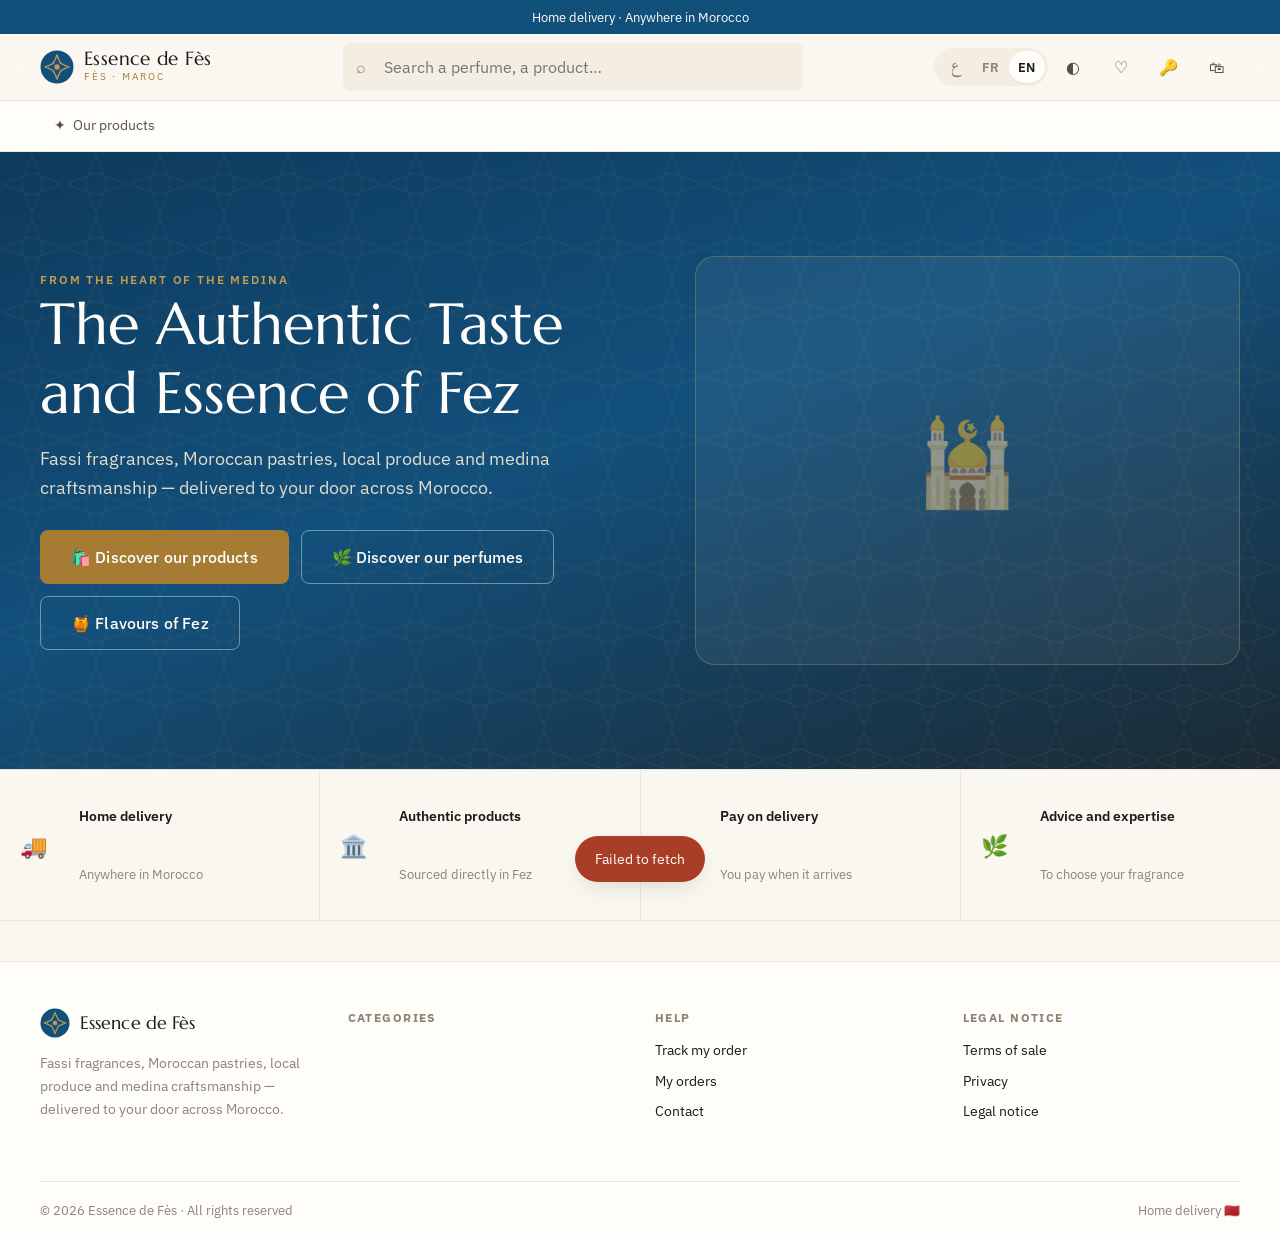
==== index.html @ 5b9e8916 "Essence de Fes — boutique en ligne trilingue de Fes" ====
<!doctype html>
<html lang="fr" dir="ltr">
<head>
<meta charset="utf-8">
<meta name="viewport" content="width=device-width, initial-scale=1, viewport-fit=cover">
<title>Essence de Fès · عبق فاس · Essence of Fez</title>
<meta name="description" content="Parfums traditionnels de Fès, parfums internationaux, pâtisseries marocaines, produits du terroir et artisanat fassi. Livraison à domicile partout au Maroc.">

<meta name="apple-mobile-web-app-title" content="Essence de Fès">
<meta name="apple-mobile-web-app-status-bar-style" content="default">
<meta name="mobile-web-app-capable" content="yes">
<meta name="theme-color" content="#FAF7F1" media="(prefers-color-scheme: light)">
<meta name="theme-color" content="#141310" media="(prefers-color-scheme: dark)">
<link rel="manifest" href="manifest.webmanifest">
<link rel="icon" type="image/svg+xml" href="assets/img/logo-symbole.svg">
<link rel="apple-touch-icon" href="assets/img/apple-touch-icon.png">

<meta property="og:type" content="website">
<meta property="og:title" content="Essence de Fès">
<meta property="og:description" content="Le meilleur de Fès, directement chez vous.">

<link rel="preconnect" href="https://fonts.googleapis.com">
<link rel="preconnect" href="https://fonts.gstatic.com" crossorigin>
<link rel="preconnect" href="https://gugoqqlxqztcdbdjsqux.supabase.co" crossorigin>
<link rel="stylesheet" href="https://fonts.googleapis.com/css2?family=Marcellus&family=IBM+Plex+Sans:wght@400;500;600&family=Amiri:wght@400;700&display=swap">

<link rel="stylesheet" href="assets/css/tokens.css">
<link rel="stylesheet" href="assets/css/app.css">

<script>
/* Thème et direction posés avant le premier rendu : pas de clignotement
   blanc en mode sombre, pas de bascule LTR→RTL sous les yeux. */
(function () {
  "use strict";
  try {
    var th = localStorage.getItem("essencefes.theme");
    if (th && th !== "auto") document.documentElement.setAttribute("data-theme", th);
    var lg = localStorage.getItem("essencefes.langue");
    if (lg === "ar") {
      document.documentElement.lang = "ar";
      document.documentElement.dir = "rtl";
    } else if (lg) {
      document.documentElement.lang = lg;
    }
  } catch (e) { /* navigation privée */ }
})();
</script>
</head>
<body>

<div id="app">
  <div style="min-height:70vh;display:grid;place-items:center;color:#8B8471">
    <div style="text-align:center">
      <svg viewBox="0 0 64 64" width="52" height="52" aria-hidden="true">
        <circle cx="32" cy="32" r="31" fill="#12507C"/>
        <path d="M32 9 38.6 25.4 55 32 38.6 38.6 32 55 25.4 38.6 9 32 25.4 25.4Z"
              fill="none" stroke="#C29B52" stroke-width="2.2" stroke-linejoin="round"/>
        <circle cx="32" cy="32" r="5" fill="#C29B52"/>
      </svg>
      <p style="font-family:Marcellus,Georgia,serif;font-size:19px;margin:14px 0 0">Essence de Fès</p>
    </div>
  </div>
</div>

<noscript>
  <div style="padding:40px;text-align:center;font-family:system-ui">
    Cette boutique a besoin de JavaScript. ·
    هذا المتجر يحتاج إلى تفعيل جافاسكريبت. ·
    This shop requires JavaScript.
  </div>
</noscript>

<script type="module" src="assets/js/app.js"></script>
</body>
</html>
---- assets/css/tokens.css ----
/* =====================================================================
   ESSENCE DE FÈS — jetons de conception
   ---------------------------------------------------------------------
   Une seule source pour les couleurs, les espacements et les rythmes.
   Palette tirée de Fès : le cobalt des zelliges, le laiton des dinandiers,
   le cuir des tanneries, la chaux du tadelakt.

   Trois états de thème, comme dans l'application de recettes :
     :root                              → clair (référence)
     @media dark + :not([data-theme=light]) → sombre automatique
     :root[data-theme="dark"]           → sombre choisi
   ===================================================================== */

:root {
  /* --- fonds --- */
  --ground:      #FAF7F1;   /* tadelakt */
  --surface:     #FFFDFA;
  --surface-2:   #F3EDE2;
  --surface-3:   #E9E0D1;

  /* --- encre --- */
  --ink:         #1B1A17;
  --ink-soft:    #55503F;
  --ink-faint:   #8B8471;

  /* --- traits --- */
  --line:        #E2D8C6;
  --line-soft:   #EDE6DA;

  /* --- accents --- */
  --accent:      #12507C;   /* bleu de Fès */
  --accent-2:    #1D6B9F;
  --accent-wash: #E6EFF6;
  --on-accent:   #FFFDFA;

  --gold:        #A67C34;   /* laiton */
  --gold-2:      #C29B52;
  --gold-wash:   #F6EEDD;

  --terre:       #8A4B32;   /* cuir tanné */
  --vert:        #2E6B52;   /* zellige vert */

  /* --- états --- */
  --ok:          #2E6B52;
  --warn:        #8C6318;
  --danger:      #A93E26;
  --danger-wash: #F8E9E3;

  /* --- relief --- */
  --shadow-1: 0 1px 2px rgba(27,26,23,.06);
  --shadow-2: 0 2px 6px rgba(27,26,23,.07), 0 12px 28px -18px rgba(27,26,23,.32);
  --shadow-3: 0 8px 24px -8px rgba(27,26,23,.18), 0 32px 64px -32px rgba(27,26,23,.35);

  /* --- géométrie --- */
  --r:    12px;
  --r-s:  8px;
  --r-l:  20px;
  --tap:  46px;            /* cible tactile minimale */
  --page: 1240px;
  --gut:  20px;

  /* --- typographie --- */
  --f-display: Marcellus, "Cormorant Garamond", Georgia, serif;
  --f-ui: "IBM Plex Sans", -apple-system, BlinkMacSystemFont, "Segoe UI", Roboto, sans-serif;
  --f-ar: Amiri, "IBM Plex Sans", serif;

  /* --- mouvement --- */
  --t-fast: 120ms cubic-bezier(.2,.7,.3,1);
  --t:      200ms cubic-bezier(.2,.7,.3,1);
  --t-slow: 420ms cubic-bezier(.2,.7,.3,1);

  color-scheme: light;
}

@media (prefers-color-scheme: dark) {
  :root:not([data-theme="light"]) {
    --ground:    #141310;
    --surface:   #1C1A16;
    --surface-2: #24211B;
    --surface-3: #2E2A22;
    --ink:       #F2EDE3;
    --ink-soft:  #BDB4A2;
    --ink-faint: #8C8474;
    --line:      #35302A;
    --line-soft: #29251F;
    --accent:      #6FB0DC;
    --accent-2:    #94C6E8;
    --accent-wash: #16303F;
    --on-accent:   #10222E;
    --gold:      #D9B267;
    --gold-2:    #E8C98C;
    --gold-wash: #2E2517;
    --terre:     #C98462;
    --vert:      #6BB394;
    --ok:        #6BB394;
    --warn:      #D9AE5A;
    --danger:    #E58B6E;
    --danger-wash: #35201A;
    --shadow-1: 0 1px 2px rgba(0,0,0,.4);
    --shadow-2: 0 2px 6px rgba(0,0,0,.4), 0 12px 28px -18px rgba(0,0,0,.7);
    --shadow-3: 0 8px 24px -8px rgba(0,0,0,.5), 0 32px 64px -32px rgba(0,0,0,.8);
    color-scheme: dark;
  }
}

:root[data-theme="dark"] {
  --ground:    #141310;
  --surface:   #1C1A16;
  --surface-2: #24211B;
  --surface-3: #2E2A22;
  --ink:       #F2EDE3;
  --ink-soft:  #BDB4A2;
  --ink-faint: #8C8474;
  --line:      #35302A;
  --line-soft: #29251F;
  --accent:      #6FB0DC;
  --accent-2:    #94C6E8;
  --accent-wash: #16303F;
  --on-accent:   #10222E;
  --gold:      #D9B267;
  --gold-2:    #E8C98C;
  --gold-wash: #2E2517;
  --terre:     #C98462;
  --vert:      #6BB394;
  --ok:        #6BB394;
  --warn:      #D9AE5A;
  --danger:    #E58B6E;
  --danger-wash: #35201A;
  --shadow-1: 0 1px 2px rgba(0,0,0,.4);
  --shadow-2: 0 2px 6px rgba(0,0,0,.4), 0 12px 28px -18px rgba(0,0,0,.7);
  --shadow-3: 0 8px 24px -8px rgba(0,0,0,.5), 0 32px 64px -32px rgba(0,0,0,.8);
  color-scheme: dark;
}

@media (prefers-reduced-motion: reduce) {
  :root { --t-fast: 1ms; --t: 1ms; --t-slow: 1ms; }
}
---- assets/css/app.css ----
/* =====================================================================
   ESSENCE DE FÈS — base et composants
   Tout le placement utilise les propriétés logiques (inline-start / end)
   pour que le passage en arabe RTL n'exige aucune règle miroir.
   ===================================================================== */

*, *::before, *::after { box-sizing: border-box; }

html { -webkit-text-size-adjust: 100%; scroll-behavior: smooth; }

body {
  margin: 0;
  background: var(--ground);
  color: var(--ink);
  font-family: var(--f-ui);
  font-size: 15.5px;
  line-height: 1.6;
  -webkit-font-smoothing: antialiased;
  overflow-wrap: break-word;
}

[dir="rtl"] body,
[dir="rtl"] input, [dir="rtl"] textarea,
[dir="rtl"] select, [dir="rtl"] button {
  font-family: var(--f-ar);
  font-size: 17px;
  line-height: 1.75;
}

img, svg, video { max-width: 100%; height: auto; display: block; }
a { color: inherit; text-decoration: none; }
button, input, select, textarea { font: inherit; color: inherit; }

:focus-visible {
  outline: 2px solid var(--accent);
  outline-offset: 2px;
  border-radius: var(--r-s);
}

/* L'attribut `hidden` doit l'emporter : sans cette règle, tout composant
   qui déclare son propre `display` (les pastilles de compteur, par exemple)
   reste visible alors qu'on l'a masqué. */
[hidden] { display: none !important; }

.sr-only {
  position: absolute; width: 1px; height: 1px; padding: 0; margin: -1px;
  overflow: hidden; clip: rect(0 0 0 0); white-space: nowrap; border: 0;
}

/* --- rythme typographique ------------------------------------------- */
.display { font-family: var(--f-display); font-weight: 400; letter-spacing: .005em; }
[dir="rtl"] .display { font-family: var(--f-ar); font-weight: 700; }

h1, h2, h3 { font-family: var(--f-display); font-weight: 400; margin: 0 0 .4em; line-height: 1.2; }
[dir="rtl"] h1, [dir="rtl"] h2, [dir="rtl"] h3 { font-family: var(--f-ar); font-weight: 700; line-height: 1.45; }
h1 { font-size: clamp(28px, 5vw, 44px); }
h2 { font-size: clamp(22px, 3.4vw, 31px); }
h3 { font-size: 19px; }

.eyebrow {
  font-family: var(--f-ui);
  font-size: 11.5px; font-weight: 600;
  letter-spacing: .16em; text-transform: uppercase;
  color: var(--gold);
}
[dir="rtl"] .eyebrow { letter-spacing: 0; text-transform: none; font-size: 13px; font-family: var(--f-ar); }

.muted { color: var(--ink-soft); }
.faint { color: var(--ink-faint); font-size: .92em; }

/* --- ossature -------------------------------------------------------- */
.wrap { max-width: var(--page); margin-inline: auto; padding-inline: var(--gut); }
.section { padding-block: clamp(40px, 6vw, 76px); }
.section-head { display: flex; align-items: flex-end; justify-content: space-between; gap: 16px; margin-bottom: 26px; flex-wrap: wrap; }
.section-head p { margin: 4px 0 0; color: var(--ink-soft); max-width: 62ch; }

.row  { display: flex; align-items: center; gap: 10px; }
.grow { flex: 1 1 auto; min-width: 0; }
.stack > * + * { margin-top: var(--s, 14px); }

/* --- motif zellige (khatim à huit branches) -------------------------- */
.zellige {
  background-image: url("data:image/svg+xml;utf8,\
<svg xmlns='http://www.w3.org/2000/svg' width='48' height='48' viewBox='0 0 48 48'>\
<g fill='none' stroke='%23A67C34' stroke-width='1' stroke-opacity='.28'>\
<path d='M24 4 30 18 44 24 30 30 24 44 18 30 4 24 18 18Z'/>\
<rect x='14' y='14' width='20' height='20' transform='rotate(45 24 24)'/>\
</g></svg>");
  background-size: 48px 48px;
}

/* =====================================================================
   Boutons
   ===================================================================== */
.btn {
  display: inline-flex; align-items: center; justify-content: center; gap: 8px;
  min-height: var(--tap); padding-inline: 20px;
  border: 1px solid transparent; border-radius: var(--r-s);
  background: var(--surface-2); color: var(--ink);
  font-size: 14.5px; font-weight: 500; letter-spacing: .01em;
  cursor: pointer; text-align: center;
  transition: background var(--t-fast), border-color var(--t-fast), transform var(--t-fast), opacity var(--t-fast);
}
.btn:hover  { background: var(--surface-3); }
.btn:active { transform: translateY(1px); }
.btn[disabled], .btn[aria-disabled="true"] { opacity: .5; cursor: not-allowed; }

.btn-primary { background: var(--accent); color: var(--on-accent); }
.btn-primary:hover { background: var(--accent-2); }

.btn-gold { background: var(--gold); color: #fff; }
.btn-gold:hover { background: var(--gold-2); }

.btn-ghost { background: transparent; border-color: var(--line); }
.btn-ghost:hover { background: var(--surface-2); }

.btn-quiet { background: transparent; padding-inline: 10px; min-height: 38px; color: var(--ink-soft); }
.btn-quiet:hover { background: var(--surface-2); color: var(--ink); }

.btn-danger { background: var(--danger-wash); color: var(--danger); }
.btn-block { width: 100%; }
.btn-lg { min-height: 54px; padding-inline: 30px; font-size: 16px; }
.btn-sm { min-height: 36px; padding-inline: 14px; font-size: 13.5px; }

.icon-btn {
  display: inline-flex; align-items: center; justify-content: center;
  width: var(--tap); height: var(--tap); flex: none;
  border: 0; border-radius: 50%; background: transparent; cursor: pointer;
  color: var(--ink-soft);
  transition: background var(--t-fast), color var(--t-fast);
}
.icon-btn:hover { background: var(--surface-2); color: var(--ink); }
.icon-btn.on { color: var(--danger); }

/* =====================================================================
   Formulaires
   ===================================================================== */
.field { display: block; margin-bottom: 14px; }
.field > label {
  display: block; margin-bottom: 6px;
  font-size: 13px; font-weight: 500; color: var(--ink-soft);
}
[dir="rtl"] .field > label { font-size: 14.5px; }
.field .hint { font-size: 12.5px; color: var(--ink-faint); margin-top: 5px; }
.field .err  { font-size: 12.5px; color: var(--danger); margin-top: 5px; }

.input, .select, .textarea {
  width: 100%; min-height: var(--tap);
  padding: 11px 14px;
  background: var(--surface); color: var(--ink);
  border: 1px solid var(--line); border-radius: var(--r-s);
  transition: border-color var(--t-fast), box-shadow var(--t-fast);
}
.textarea { min-height: 96px; resize: vertical; line-height: 1.6; }
.input:focus, .select:focus, .textarea:focus {
  outline: none; border-color: var(--accent);
  box-shadow: 0 0 0 3px color-mix(in srgb, var(--accent) 18%, transparent);
}
.input[aria-invalid="true"], .textarea[aria-invalid="true"] { border-color: var(--danger); }
.select { appearance: none; padding-inline-end: 38px;
  background-image: linear-gradient(45deg, transparent 50%, var(--ink-faint) 50%),
                    linear-gradient(135deg, var(--ink-faint) 50%, transparent 50%);
  background-size: 5px 5px, 5px 5px; background-repeat: no-repeat;
  background-position: right 18px center, right 13px center;
}
[dir="rtl"] .select { background-position: left 18px center, left 13px center;
  background-image: linear-gradient(-45deg, transparent 50%, var(--ink-faint) 50%),
                    linear-gradient(-135deg, var(--ink-faint) 50%, transparent 50%); }

.grid-2 { display: grid; grid-template-columns: 1fr 1fr; gap: 0 14px; }
@media (max-width: 560px) { .grid-2 { grid-template-columns: 1fr; } }

/* =====================================================================
   Surfaces
   ===================================================================== */
.card {
  background: var(--surface);
  border: 1px solid var(--line-soft);
  border-radius: var(--r);
  box-shadow: var(--shadow-1);
}
.card-pad { padding: clamp(16px, 3vw, 24px); }

.badge {
  display: inline-flex; align-items: center; gap: 5px;
  padding: 3px 9px; border-radius: 100px;
  font-size: 11.5px; font-weight: 600; letter-spacing: .04em;
  background: var(--surface-2); color: var(--ink-soft);
  white-space: nowrap;
}
[dir="rtl"] .badge { font-size: 13px; letter-spacing: 0; }
.badge-promo  { background: var(--danger-wash); color: var(--danger); }
.badge-new    { background: var(--gold-wash);   color: var(--gold); }
.badge-rupt   { background: var(--surface-3);   color: var(--ink-faint); }
.badge-ok     { background: color-mix(in srgb, var(--ok) 14%, transparent); color: var(--ok); }

.chip {
  display: inline-flex; align-items: center; gap: 6px;
  min-height: 38px; padding-inline: 15px;
  border: 1px solid var(--line); border-radius: 100px;
  background: var(--surface); color: var(--ink-soft);
  font-size: 13.5px; cursor: pointer; white-space: nowrap;
  transition: all var(--t-fast);
}
.chip:hover { border-color: var(--ink-faint); color: var(--ink); }
.chip[aria-pressed="true"] { background: var(--accent); border-color: var(--accent); color: var(--on-accent); }

.stars { display: inline-flex; gap: 1px; color: var(--gold); font-size: 13px; letter-spacing: .5px; }
.stars .off { color: var(--line); }

/* =====================================================================
   En-tête
   ===================================================================== */
.topbar {
  background: var(--accent); color: var(--on-accent);
  font-size: 12.5px; text-align: center; padding: 7px 16px;
}
[dir="rtl"] .topbar { font-size: 14px; }

.header {
  position: sticky; top: 0; z-index: 40;
  background: color-mix(in srgb, var(--ground) 88%, transparent);
  backdrop-filter: saturate(1.6) blur(14px);
  border-bottom: 1px solid var(--line-soft);
}
.header-in { display: flex; align-items: center; gap: 10px; min-height: 66px; }

.brand { display: flex; align-items: center; gap: 10px; flex: none; }
.brand .mark { width: 34px; height: 34px; flex: none; }
.brand .nm {
  font-family: var(--f-display); font-size: 19px; line-height: 1.05;
  letter-spacing: .02em; white-space: nowrap;
}
.brand .sub { font-size: 9.5px; letter-spacing: .22em; text-transform: uppercase; color: var(--gold); }
[dir="rtl"] .brand .nm  { font-family: var(--f-ar); font-weight: 700; }
[dir="rtl"] .brand .sub { letter-spacing: 0; text-transform: none; font-size: 11px; }

.searchbar { position: relative; flex: 1 1 auto; max-width: 460px; margin-inline: auto; }
.searchbar .input { padding-inline-start: 40px; background: var(--surface-2); border-color: transparent; }
.searchbar .ico { position: absolute; inset-inline-start: 13px; top: 50%; transform: translateY(-50%); color: var(--ink-faint); pointer-events: none; }

.suggest {
  position: absolute; inset-inline: 0; top: calc(100% + 6px); z-index: 50;
  background: var(--surface); border: 1px solid var(--line);
  border-radius: var(--r); box-shadow: var(--shadow-3);
  max-height: min(60vh, 420px); overflow: auto; padding: 6px;
}
.suggest button {
  display: flex; align-items: center; gap: 10px; width: 100%;
  padding: 8px 10px; border: 0; border-radius: var(--r-s);
  background: transparent; text-align: start; cursor: pointer;
}
.suggest button:hover, .suggest button[aria-selected="true"] { background: var(--surface-2); }
.suggest img { width: 38px; height: 38px; border-radius: 6px; object-fit: cover; flex: none; background: var(--surface-2); }
.suggest .nm { font-size: 14px; }
.suggest .mt { font-size: 12px; color: var(--ink-faint); }

.header-acts { display: flex; align-items: center; gap: 2px; flex: none; }
.count {
  position: absolute; top: 4px; inset-inline-end: 2px;
  min-width: 18px; height: 18px; padding-inline: 5px;
  display: grid; place-items: center;
  background: var(--danger); color: #fff;
  border-radius: 100px; font-size: 10.5px; font-weight: 700; line-height: 1;
}
.icon-btn { position: relative; }

.langsw { display: inline-flex; background: var(--surface-2); border-radius: 100px; padding: 3px; }
.langsw button {
  min-width: 36px; height: 32px; padding-inline: 9px;
  border: 0; border-radius: 100px; background: transparent;
  font-size: 12.5px; font-weight: 600; color: var(--ink-faint); cursor: pointer;
}
.langsw button[aria-pressed="true"] { background: var(--surface); color: var(--ink); box-shadow: var(--shadow-1); }
.langsw button:first-child { font-family: var(--f-ar); font-size: 15px; }

/* --- navigation des catégories --------------------------------------- */
.nav { border-bottom: 1px solid var(--line-soft); background: var(--surface); }
.nav-in { display: flex; gap: 2px; overflow-x: auto; scrollbar-width: none; }
.nav-in::-webkit-scrollbar { display: none; }
.nav a {
  display: inline-flex; align-items: center; gap: 7px;
  padding: 13px 14px; white-space: nowrap;
  font-size: 14px; color: var(--ink-soft);
  border-bottom: 2px solid transparent;
  transition: color var(--t-fast), border-color var(--t-fast);
}
.nav a:hover { color: var(--ink); }
.nav a[aria-current="page"] { color: var(--accent); border-bottom-color: var(--accent); }

/* =====================================================================
   Accueil — hero
   ===================================================================== */
.hero {
  position: relative; overflow: hidden;
  background: linear-gradient(160deg, #0E3A5C 0%, #12507C 46%, #1B2A33 100%);
  color: #FFFDFA;
}
.hero::after {
  content: ""; position: absolute; inset: 0; opacity: .5;
  background-image: url("data:image/svg+xml;utf8,\
<svg xmlns='http://www.w3.org/2000/svg' width='64' height='64' viewBox='0 0 64 64'>\
<g fill='none' stroke='%23D9B267' stroke-width='1' stroke-opacity='.20'>\
<path d='M32 3 40 24 61 32 40 40 32 61 24 40 3 32 24 24Z'/>\
<circle cx='32' cy='32' r='11'/></g></svg>");
  background-size: 64px 64px;
  pointer-events: none;
}
.hero-in {
  position: relative; z-index: 1;
  display: grid; gap: 30px; align-items: center;
  padding-block: clamp(48px, 9vw, 104px);
}
@media (min-width: 900px) { .hero-in { grid-template-columns: 1.05fr .95fr; gap: 52px; } }
.hero h1 { font-size: clamp(32px, 5.6vw, 58px); margin-bottom: 16px; }
.hero .lede { font-size: clamp(15.5px, 1.6vw, 18px); color: #E4DCCB; max-width: 54ch; margin: 0 0 28px; }
.hero .eyebrow { color: var(--gold-2); }
.hero-cta { display: flex; flex-wrap: wrap; gap: 12px; }
.hero-cta .btn-ghost { border-color: rgba(255,253,250,.4); color: #FFFDFA; }
.hero-cta .btn-ghost:hover { background: rgba(255,253,250,.12); }
.hero-art {
  aspect-ratio: 4 / 3; border-radius: var(--r-l);
  background: rgba(255,253,250,.06);
  border: 1px solid rgba(217,178,103,.28);
  display: grid; place-items: center; overflow: hidden;
}
.hero-art img { width: 100%; height: 100%; object-fit: cover; }

.assurances { display: grid; grid-template-columns: repeat(auto-fit, minmax(190px, 1fr)); gap: 1px; background: var(--line-soft); border-block: 1px solid var(--line-soft); }
.assurances div { background: var(--ground); padding: 18px 20px; display: flex; gap: 12px; align-items: center; }
.assurances .t { font-size: 13.5px; font-weight: 600; }
.assurances .d { font-size: 12.5px; color: var(--ink-faint); }
.assurances .em { font-size: 22px; }

/* --- tuiles de catégorie --------------------------------------------- */
.cats { display: grid; gap: 14px; grid-template-columns: repeat(auto-fit, minmax(210px, 1fr)); }
.cat {
  position: relative; overflow: hidden;
  border: 1px solid var(--line-soft); border-radius: var(--r);
  background: var(--surface); padding: 22px;
  min-height: 148px; display: flex; flex-direction: column; justify-content: flex-end;
  transition: transform var(--t), box-shadow var(--t), border-color var(--t);
}
.cat:hover { transform: translateY(-3px); box-shadow: var(--shadow-2); border-color: var(--line); }
.cat .em { font-size: 30px; margin-bottom: auto; }
.cat .nm { font-family: var(--f-display); font-size: 20px; }
[dir="rtl"] .cat .nm { font-family: var(--f-ar); font-weight: 700; }
.cat .ds { font-size: 12.8px; color: var(--ink-faint); margin-top: 3px; }
.cat img { position: absolute; inset: 0; width: 100%; height: 100%; object-fit: cover; opacity: .17; }

/* =====================================================================
   Produits
   ===================================================================== */
.produits { display: grid; gap: 16px; grid-template-columns: repeat(auto-fill, minmax(216px, 1fr)); }
@media (max-width: 460px) { .produits { grid-template-columns: repeat(2, 1fr); gap: 11px; } }

.pcard {
  position: relative; display: flex; flex-direction: column;
  background: var(--surface); border: 1px solid var(--line-soft);
  border-radius: var(--r); overflow: hidden;
  transition: transform var(--t), box-shadow var(--t), border-color var(--t);
}
.pcard:hover { transform: translateY(-3px); box-shadow: var(--shadow-2); border-color: var(--line); }
.pcard .vis { position: relative; aspect-ratio: 1; background: var(--surface-2); overflow: hidden; }
.pcard .vis img { width: 100%; height: 100%; object-fit: cover; transition: transform var(--t-slow); }
.pcard:hover .vis img { transform: scale(1.045); }
.pcard .vis .vide { width: 100%; height: 100%; display: grid; place-items: center; font-size: 34px; opacity: .3; }
.pcard .tags { position: absolute; top: 9px; inset-inline-start: 9px; display: flex; flex-direction: column; gap: 5px; align-items: flex-start; }
.pcard .fav { position: absolute; top: 5px; inset-inline-end: 5px; background: color-mix(in srgb, var(--surface) 80%, transparent); backdrop-filter: blur(6px); }
.pcard .txt { padding: 12px 13px 14px; display: flex; flex-direction: column; gap: 3px; flex: 1; }
.pcard .mq { font-size: 11px; letter-spacing: .1em; text-transform: uppercase; color: var(--gold); }
[dir="rtl"] .pcard .mq { letter-spacing: 0; text-transform: none; font-size: 12.5px; }
.pcard .nm { font-size: 14.8px; font-weight: 500; line-height: 1.35; }
[dir="rtl"] .pcard .nm { font-size: 16px; }
.pcard .pr { margin-top: auto; padding-top: 8px; display: flex; align-items: baseline; gap: 8px; flex-wrap: wrap; }
.pcard .px { font-size: 16.5px; font-weight: 600; font-variant-numeric: tabular-nums; }
.pcard .px-old { font-size: 13px; color: var(--ink-faint); text-decoration: line-through; }
.pcard .add { margin: 0 13px 13px; }

/* --- page produit ----------------------------------------------------- */
.fiche { display: grid; gap: 30px; align-items: start; }
@media (min-width: 900px) { .fiche { grid-template-columns: minmax(0,1.02fr) minmax(0,.98fr); gap: 46px; } }

.galerie .principale {
  position: relative; aspect-ratio: 1; overflow: hidden;
  border-radius: var(--r); background: var(--surface-2); border: 1px solid var(--line-soft);
  cursor: zoom-in;
}
.galerie .principale img { width: 100%; height: 100%; object-fit: cover; transition: transform var(--t-slow); }
.galerie .principale.zoom img { transform: scale(2); cursor: zoom-out; }
.galerie .vignettes { display: flex; gap: 8px; margin-top: 10px; overflow-x: auto; scrollbar-width: none; }
.galerie .vignettes::-webkit-scrollbar { display: none; }
.galerie .vignettes button {
  flex: none; width: 66px; height: 66px; padding: 0; overflow: hidden;
  border: 1.5px solid var(--line); border-radius: var(--r-s); background: var(--surface-2); cursor: pointer;
}
.galerie .vignettes button[aria-pressed="true"] { border-color: var(--accent); }
.galerie .vignettes img { width: 100%; height: 100%; object-fit: cover; }

.fiche-titre { font-size: clamp(25px, 3.4vw, 36px); margin-bottom: 6px; }
.prix-bloc { display: flex; align-items: baseline; gap: 12px; flex-wrap: wrap; margin: 18px 0; }
.prix-bloc .px { font-size: 30px; font-weight: 600; font-variant-numeric: tabular-nums; }
.prix-bloc .px-old { font-size: 17px; color: var(--ink-faint); text-decoration: line-through; }

.qte { display: inline-flex; align-items: center; border: 1px solid var(--line); border-radius: var(--r-s); overflow: hidden; background: var(--surface); }
.qte button { width: 44px; height: 46px; border: 0; background: transparent; font-size: 19px; cursor: pointer; color: var(--ink-soft); }
.qte button:hover { background: var(--surface-2); color: var(--ink); }
.qte input { width: 52px; height: 46px; border: 0; text-align: center; background: transparent; font-variant-numeric: tabular-nums; font-weight: 600; }
.qte input::-webkit-outer-spin-button, .qte input::-webkit-inner-spin-button { appearance: none; margin: 0; }

.faits { display: grid; grid-template-columns: repeat(auto-fit, minmax(132px, 1fr)); gap: 1px; background: var(--line-soft); border: 1px solid var(--line-soft); border-radius: var(--r); overflow: hidden; margin: 22px 0; }
.fait { background: var(--surface); padding: 13px 15px; }
.fait .k { font-size: 10.5px; letter-spacing: .12em; text-transform: uppercase; color: var(--ink-faint); }
[dir="rtl"] .fait .k { letter-spacing: 0; text-transform: none; font-size: 12.5px; }
.fait .v { font-size: 14.5px; font-weight: 500; margin-top: 2px; }

.pyramide { display: grid; gap: 12px; }
.pyr-ligne { display: grid; grid-template-columns: 96px 1fr; gap: 12px; align-items: start; }
@media (max-width: 480px) { .pyr-ligne { grid-template-columns: 1fr; gap: 4px; } }
.pyr-ligne .k { font-size: 12px; color: var(--ink-faint); padding-top: 7px; }
.pyr-ligne .v { display: flex; flex-wrap: wrap; gap: 6px; }

details.bloc { border-top: 1px solid var(--line-soft); padding: 4px 0; }
details.bloc > summary {
  display: flex; align-items: center; justify-content: space-between;
  padding: 15px 2px; cursor: pointer; list-style: none;
  font-size: 15px; font-weight: 500;
}
details.bloc > summary::-webkit-details-marker { display: none; }
details.bloc > summary::after { content: "＋"; color: var(--ink-faint); font-size: 17px; }
details.bloc[open] > summary::after { content: "－"; }
details.bloc .corps { padding: 0 2px 18px; color: var(--ink-soft); font-size: 14.5px; }

/* =====================================================================
   Panier, tiroir, modale
   ===================================================================== */
.voile {
  position: fixed; inset: 0; z-index: 60;
  background: rgba(20,19,16,.5); backdrop-filter: blur(2px);
  opacity: 0; pointer-events: none; transition: opacity var(--t);
}
.voile.on { opacity: 1; pointer-events: auto; }

.tiroir {
  position: fixed; inset-block: 0; inset-inline-end: 0; z-index: 61;
  width: min(430px, 100%); background: var(--surface);
  border-inline-start: 1px solid var(--line);
  box-shadow: var(--shadow-3);
  display: flex; flex-direction: column;
  transform: translateX(102%); transition: transform var(--t-slow);
}
[dir="rtl"] .tiroir { transform: translateX(-102%); }
.tiroir.on { transform: translateX(0); }
.tiroir-tete { display: flex; align-items: center; gap: 10px; padding: 14px 12px 14px 20px; border-bottom: 1px solid var(--line-soft); }
[dir="rtl"] .tiroir-tete { padding: 14px 20px 14px 12px; }
.tiroir-corps { flex: 1; overflow-y: auto; padding: 14px 18px; }
.tiroir-pied { border-top: 1px solid var(--line-soft); padding: 16px 18px calc(16px + env(safe-area-inset-bottom)); background: var(--surface); }

.ligne { display: grid; grid-template-columns: 74px 1fr auto; gap: 12px; padding: 13px 0; border-bottom: 1px solid var(--line-soft); }
.ligne:last-child { border-bottom: 0; }
.ligne .vis { width: 74px; height: 74px; border-radius: var(--r-s); object-fit: cover; background: var(--surface-2); }
.ligne .nm { font-size: 14.5px; font-weight: 500; line-height: 1.35; }
.ligne .mt { font-size: 12.5px; color: var(--ink-faint); margin-top: 2px; }
.ligne .px { font-weight: 600; font-variant-numeric: tabular-nums; white-space: nowrap; }

.totaux { display: grid; gap: 7px; font-size: 14px; }
.totaux .t { display: flex; justify-content: space-between; gap: 12px; }
.totaux .t span:last-child { font-variant-numeric: tabular-nums; }
.totaux .grand { border-top: 1px solid var(--line); margin-top: 6px; padding-top: 10px; font-size: 18px; font-weight: 600; }

.modale {
  position: fixed; z-index: 61; inset: 0; display: grid; place-items: center; padding: 18px;
  opacity: 0; pointer-events: none; transition: opacity var(--t);
}
.modale.on { opacity: 1; pointer-events: auto; }
.modale .boite {
  width: min(560px, 100%); max-height: 88vh; overflow: auto;
  background: var(--surface); border-radius: var(--r-l);
  box-shadow: var(--shadow-3); padding: clamp(20px, 4vw, 32px);
  transform: translateY(10px); transition: transform var(--t);
}
.modale.on .boite { transform: none; }

/* =====================================================================
   Filtres, listes, états
   ===================================================================== */
.avec-flanc { display: grid; gap: 26px; }
@media (min-width: 900px) { .avec-flanc { grid-template-columns: 246px 1fr; gap: 34px; } }
.flanc { align-self: start; position: sticky; top: 86px; }
@media (max-width: 899px) { .flanc { position: static; } }
.flanc h3 { font-family: var(--f-ui); font-size: 12px; letter-spacing: .12em; text-transform: uppercase; color: var(--ink-faint); margin: 20px 0 10px; }
[dir="rtl"] .flanc h3 { font-family: var(--f-ar); letter-spacing: 0; text-transform: none; font-size: 14px; }
.flanc label { display: flex; align-items: center; gap: 9px; padding: 5px 0; font-size: 14px; cursor: pointer; }
.flanc input[type="checkbox"], .flanc input[type="radio"] { width: 17px; height: 17px; accent-color: var(--accent); flex: none; }

.fil { display: flex; align-items: center; gap: 7px; font-size: 13px; color: var(--ink-faint); padding: 14px 0; flex-wrap: wrap; }
.fil a:hover { color: var(--ink); }

.vide-etat { text-align: center; padding: clamp(40px, 8vw, 80px) 20px; color: var(--ink-faint); }
.vide-etat .em { font-size: 42px; margin-bottom: 12px; opacity: .55; }
.vide-etat h3 { color: var(--ink); }

.squelette { background: var(--surface-2); border-radius: var(--r-s); animation: pulse 1.4s ease-in-out infinite; }
@keyframes pulse { 0%,100% { opacity: 1 } 50% { opacity: .5 } }

.notice {
  position: fixed; z-index: 80; inset-block-end: calc(18px + env(safe-area-inset-bottom));
  inset-inline: 18px; margin-inline: auto; width: fit-content; max-width: calc(100% - 36px);
  padding: 12px 20px; border-radius: 100px;
  background: var(--ink); color: var(--ground);
  font-size: 14px; box-shadow: var(--shadow-3);
  opacity: 0; transform: translateY(12px); pointer-events: none;
  transition: opacity var(--t), transform var(--t);
}
.notice.on { opacity: 1; transform: none; }
.notice.err { background: var(--danger); color: #fff; }

/* --- suivi de commande ------------------------------------------------ */
.etapes { display: grid; gap: 0; }
.etape { display: grid; grid-template-columns: 30px 1fr; gap: 14px; }
.etape .puce { display: grid; place-items: center; position: relative; }
.etape .puce i { width: 13px; height: 13px; border-radius: 50%; background: var(--line); border: 2px solid var(--surface); z-index: 1; }
.etape .puce::before { content: ""; position: absolute; inset-block: 0; width: 2px; background: var(--line-soft); }
.etape:first-child .puce::before { top: 50%; }
.etape:last-child  .puce::before { bottom: 50%; }
.etape.faite .puce i { background: var(--ok); }
.etape.active .puce i { background: var(--accent); box-shadow: 0 0 0 4px color-mix(in srgb, var(--accent) 22%, transparent); }
.etape .txt { padding: 2px 0 22px; }
.etape .t { font-size: 14.5px; font-weight: 500; }
.etape .d { font-size: 12.5px; color: var(--ink-faint); }

/* =====================================================================
   Pied de page et barre mobile
   ===================================================================== */
.footer { background: var(--surface); border-top: 1px solid var(--line-soft); margin-top: 40px; }
.footer-in { display: grid; gap: 30px; padding-block: 46px; grid-template-columns: repeat(auto-fit, minmax(190px, 1fr)); }
.footer h4 { font-family: var(--f-ui); font-size: 12px; letter-spacing: .12em; text-transform: uppercase; color: var(--ink-faint); margin: 0 0 12px; }
[dir="rtl"] .footer h4 { font-family: var(--f-ar); letter-spacing: 0; text-transform: none; font-size: 14px; }
.footer li { list-style: none; }
.footer ul { margin: 0; padding: 0; display: grid; gap: 8px; font-size: 14px; }
.footer a:hover { color: var(--accent); }
.footer .bas { border-top: 1px solid var(--line-soft); padding-block: 18px; font-size: 12.5px; color: var(--ink-faint); display: flex; justify-content: space-between; gap: 12px; flex-wrap: wrap; }

.tabbar {
  position: fixed; inset-inline: 0; bottom: 0; z-index: 45;
  display: none; grid-template-columns: repeat(5, 1fr);
  background: color-mix(in srgb, var(--surface) 94%, transparent);
  backdrop-filter: blur(14px);
  border-top: 1px solid var(--line-soft);
  padding-bottom: env(safe-area-inset-bottom);
}
.tabbar a {
  position: relative;
  display: flex; flex-direction: column; align-items: center; justify-content: center; gap: 2px;
  min-height: 56px; font-size: 10.5px; color: var(--ink-faint);
}
[dir="rtl"] .tabbar a { font-size: 12px; }
.tabbar a[aria-current="page"] { color: var(--accent); }
.tabbar .em { font-size: 19px; line-height: 1; }
@media (max-width: 760px) {
  .tabbar { display: grid; }
  body { padding-bottom: 62px; }
  .searchbar { order: 9; flex-basis: 100%; max-width: none; margin: 0 0 10px; }
  .header-in { flex-wrap: wrap; padding-top: 10px; }
}

@media print {
  .header, .nav, .tabbar, .footer, .voile, .tiroir, .btn, .icon-btn { display: none !important; }
  body { background: #fff; color: #000; }
}
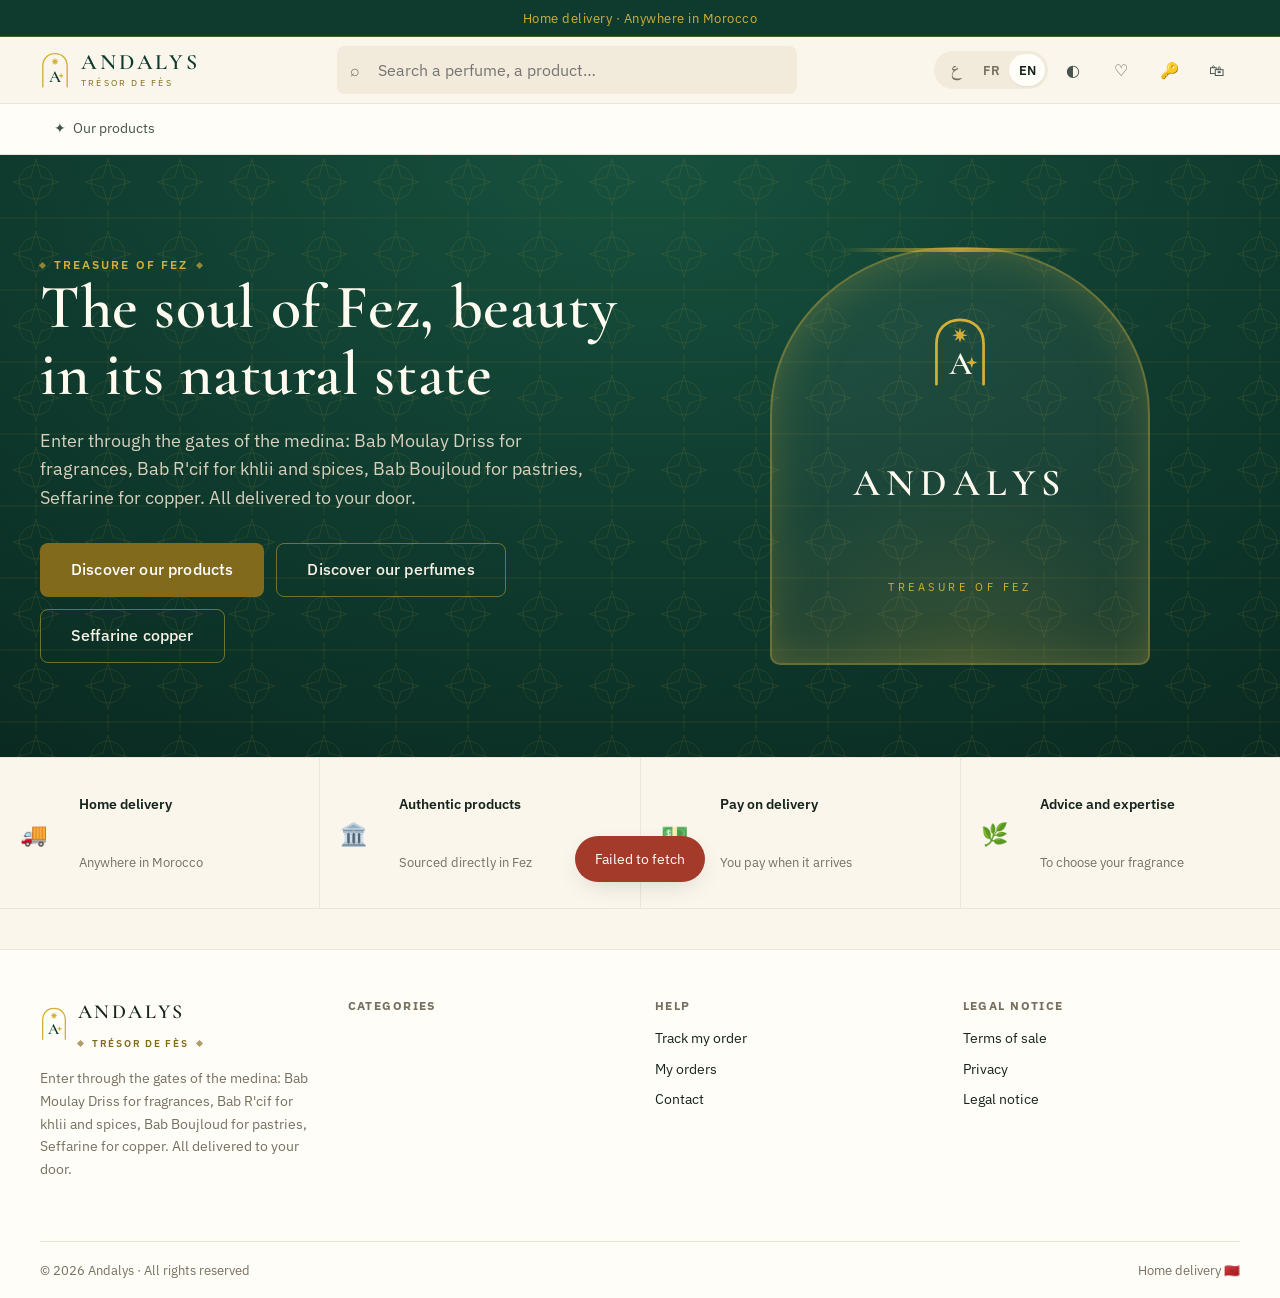
==== commit 8586d89c: "Essence de Fes : 20260907-edc31fd5" ====
--- a/index.html
+++ b/index.html
@@ -3,39 +3,40 @@
 <head>
 <meta charset="utf-8">
 <meta name="viewport" content="width=device-width, initial-scale=1, viewport-fit=cover">
-<title>Essence de Fès · عبق فاس · Essence of Fez</title>
-<meta name="description" content="Parfums traditionnels de Fès, parfums internationaux, pâtisseries marocaines, produits du terroir et artisanat fassi. Livraison à domicile partout au Maroc.">
+<title>Andalys — Trésor de Fès · أندلس كنز فاس</title>
+<meta name="description" content="Les portes de la médina de Fès : Bab Moulay Driss pour les parfums et l'oud, Bab R'cif pour le khlii et les épices, Bab Boujloud pour les pâtisseries, Seffarine pour le cuivre, Souk El Henna pour la beauté naturelle. Livraison à domicile partout au Maroc.">
 
-<meta name="apple-mobile-web-app-title" content="Essence de Fès">
+<meta name="apple-mobile-web-app-title" content="Andalys">
 <meta name="apple-mobile-web-app-status-bar-style" content="default">
 <meta name="mobile-web-app-capable" content="yes">
-<meta name="theme-color" content="#FAF7F1" media="(prefers-color-scheme: light)">
-<meta name="theme-color" content="#141310" media="(prefers-color-scheme: dark)">
+<meta name="theme-color" content="#FAF6EC" media="(prefers-color-scheme: light)">
+<meta name="theme-color" content="#0F1512" media="(prefers-color-scheme: dark)">
 <link rel="manifest" href="manifest.webmanifest">
 <link rel="icon" type="image/svg+xml" href="assets/img/logo-symbole.svg">
 <link rel="apple-touch-icon" href="assets/img/apple-touch-icon.png">
 
 <meta property="og:type" content="website">
-<meta property="og:title" content="Essence de Fès">
-<meta property="og:description" content="Le meilleur de Fès, directement chez vous.">
+<meta property="og:title" content="Andalys — Trésor de Fès">
+<meta property="og:description" content="L'âme de Fès, la beauté au naturel.">
+<meta property="og:image" content="assets/img/icon-512.png">
 
 <link rel="preconnect" href="https://fonts.googleapis.com">
 <link rel="preconnect" href="https://fonts.gstatic.com" crossorigin>
 <link rel="preconnect" href="https://gugoqqlxqztcdbdjsqux.supabase.co" crossorigin>
-<link rel="stylesheet" href="https://fonts.googleapis.com/css2?family=Marcellus&family=IBM+Plex+Sans:wght@400;500;600&family=Amiri:wght@400;700&display=swap">
+<link rel="stylesheet" href="https://fonts.googleapis.com/css2?family=Cormorant+Garamond:wght@500;600;700&family=IBM+Plex+Sans:wght@400;500;600&family=Amiri:wght@400;700&display=swap">
 
 <link rel="stylesheet" href="assets/css/tokens.css">
 <link rel="stylesheet" href="assets/css/app.css">
 
 <script>
 /* Thème et direction posés avant le premier rendu : pas de clignotement
-   blanc en mode sombre, pas de bascule LTR→RTL sous les yeux. */
+   clair en mode sombre, pas de bascule LTR→RTL sous les yeux. */
 (function () {
   "use strict";
   try {
-    var th = localStorage.getItem("essencefes.theme");
+    var th = localStorage.getItem("andalys.theme");
     if (th && th !== "auto") document.documentElement.setAttribute("data-theme", th);
-    var lg = localStorage.getItem("essencefes.langue");
+    var lg = localStorage.getItem("andalys.langue");
     if (lg === "ar") {
       document.documentElement.lang = "ar";
       document.documentElement.dir = "rtl";
@@ -49,15 +50,18 @@
 <body>
 
 <div id="app">
-  <div style="min-height:70vh;display:grid;place-items:center;color:#8B8471">
+  <div style="min-height:70vh;display:grid;place-items:center;color:#777062">
     <div style="text-align:center">
-      <svg viewBox="0 0 64 64" width="52" height="52" aria-hidden="true">
-        <circle cx="32" cy="32" r="31" fill="#12507C"/>
-        <path d="M32 9 38.6 25.4 55 32 38.6 38.6 32 55 25.4 38.6 9 32 25.4 25.4Z"
-              fill="none" stroke="#C29B52" stroke-width="2.2" stroke-linejoin="round"/>
-        <circle cx="32" cy="32" r="5" fill="#C29B52"/>
+      <svg viewBox="0 0 64 78" width="58" height="71" fill="none" aria-hidden="true">
+        <path d="M6 74 L6 30 C6 13 17 3 32 3 C47 3 58 13 58 30 L58 74"
+              stroke="#D4AF37" stroke-width="3" stroke-linecap="round" stroke-linejoin="round"/>
+        <polygon points="32,11.5 34.6,17.2 40.3,19.8 34.6,22.4 32,28.5 29.4,22.4 23.7,19.8 29.4,17.2"
+                 fill="#D4AF37"/>
+        <text x="32" y="63" text-anchor="middle" fill="#0F3B2E"
+              font-family="Cormorant Garamond, Georgia, serif" font-size="36" font-weight="600">A</text>
       </svg>
-      <p style="font-family:Marcellus,Georgia,serif;font-size:19px;margin:14px 0 0">Essence de Fès</p>
+      <p style="font-family:'Cormorant Garamond',Georgia,serif;font-size:23px;letter-spacing:.14em;margin:16px 0 2px;color:#0F3B2E">ANDALYS</p>
+      <p style="font-size:9.5px;letter-spacing:.26em;text-transform:uppercase;margin:0;color:#826A1C">Trésor de Fès</p>
     </div>
   </div>
 </div>
--- a/assets/css/tokens.css
+++ b/assets/css/tokens.css
@@ -1,66 +1,76 @@
 /* =====================================================================
-   ESSENCE DE FÈS — jetons de conception
+   ANDALYS — TRÉSOR DE FÈS · أندلس — كنز فاس
+   Jetons de conception
    ---------------------------------------------------------------------
-   Une seule source pour les couleurs, les espacements et les rythmes.
-   Palette tirée de Fès : le cobalt des zelliges, le laiton des dinandiers,
-   le cuir des tanneries, la chaux du tadelakt.
+   La palette est celle de la marque : le vert profond des portes et des
+   zelliges de la médina, l'or des dinandiers de Seffarine, la chaux
+   crème du tadelakt.
 
-   Trois états de thème, comme dans l'application de recettes :
-     :root                              → clair (référence)
-     @media dark + :not([data-theme=light]) → sombre automatique
-     :root[data-theme="dark"]           → sombre choisi
+       #0F3B2E   vert andalou      #D4AF37   or        #E8E1D4   crème
+
+   L'or de marque tient 5,9:1 sur le vert : il est fait pour les plaques
+   et les arches, pas pour du texte sur fond clair. Pour cet usage,
+   --gold est une version plus profonde, vérifiée à 4,8:1.
+
+   Trois états de thème : clair par défaut, sombre automatique sous
+   prefers-color-scheme, et le choix explicite qui l'emporte.
    ===================================================================== */
 
 :root {
-  /* --- fonds --- */
-  --ground:      #FAF7F1;   /* tadelakt */
-  --surface:     #FFFDFA;
-  --surface-2:   #F3EDE2;
-  --surface-3:   #E9E0D1;
+  /* --- fonds : chaux et tadelakt --- */
+  --ground:      #FAF6EC;
+  --surface:     #FFFDF7;
+  --surface-2:   #F2EADA;
+  --surface-3:   #E8E1D4;   /* crème de marque */
 
-  /* --- encre --- */
-  --ink:         #1B1A17;
-  --ink-soft:    #55503F;
-  --ink-faint:   #8B8471;
+  /* --- encre : vert très sombre plutôt que noir --- */
+  --ink:         #16241E;
+  --ink-soft:    #45544C;
+  --ink-faint:   #777062;
 
   /* --- traits --- */
-  --line:        #E2D8C6;
-  --line-soft:   #EDE6DA;
+  --line:        #DED3BE;
+  --line-soft:   #EDE5D5;
 
-  /* --- accents --- */
-  --accent:      #12507C;   /* bleu de Fès */
-  --accent-2:    #1D6B9F;
-  --accent-wash: #E6EFF6;
-  --on-accent:   #FFFDFA;
+  /* --- vert andalou : la couleur des portes --- */
+  --accent:      #0F3B2E;
+  --accent-2:    #1A5A45;
+  --accent-wash: #E4EDE8;
+  --on-accent:   #FDFBF5;
 
-  --gold:        #A67C34;   /* laiton */
-  --gold-2:      #C29B52;
-  --gold-wash:   #F6EEDD;
+  /* --- or : plaques et ornements sur fond sombre, texte sur fond clair --- */
+  --gold:        #826A1C;   /* texte et petites capitales sur crème */
+  --gold-2:      #D4AF37;   /* or de marque — sur vert et fonds sombres */
+  --gold-hover:  #6A5616;
+  --on-gold:     #FFFFFF;
+  --gold-wash:   #F7EFDA;
 
-  --terre:       #8A4B32;   /* cuir tanné */
-  --vert:        #2E6B52;   /* zellige vert */
+  /* --- matières de la médina --- */
+  --cuivre:      #9F632C;   /* Seffarine */
+  --terre:       #8A4B32;   /* cuir des tanneries */
 
   /* --- états --- */
-  --ok:          #2E6B52;
-  --warn:        #8C6318;
-  --danger:      #A93E26;
-  --danger-wash: #F8E9E3;
+  --ok:          #1A6B4C;
+  --warn:        #8A6318;
+  --danger:      #A33A2A;
+  --danger-wash: #F8E7E2;
 
   /* --- relief --- */
-  --shadow-1: 0 1px 2px rgba(27,26,23,.06);
-  --shadow-2: 0 2px 6px rgba(27,26,23,.07), 0 12px 28px -18px rgba(27,26,23,.32);
-  --shadow-3: 0 8px 24px -8px rgba(27,26,23,.18), 0 32px 64px -32px rgba(27,26,23,.35);
+  --shadow-1: 0 1px 2px rgba(22,36,30,.06);
+  --shadow-2: 0 2px 6px rgba(22,36,30,.07), 0 12px 28px -18px rgba(22,36,30,.32);
+  --shadow-3: 0 8px 24px -8px rgba(22,36,30,.18), 0 32px 64px -32px rgba(22,36,30,.35);
 
   /* --- géométrie --- */
   --r:    12px;
   --r-s:  8px;
   --r-l:  20px;
-  --tap:  46px;            /* cible tactile minimale */
+  --arc:  46% 46% 8px 8px / 38% 38% 8px 8px;   /* arc outrepassé approché */
+  --tap:  46px;
   --page: 1240px;
   --gut:  20px;
 
   /* --- typographie --- */
-  --f-display: Marcellus, "Cormorant Garamond", Georgia, serif;
+  --f-display: "Cormorant Garamond", Marcellus, Georgia, serif;
   --f-ui: "IBM Plex Sans", -apple-system, BlinkMacSystemFont, "Segoe UI", Roboto, sans-serif;
   --f-ar: Amiri, "IBM Plex Sans", serif;
 
@@ -74,28 +84,30 @@
 
 @media (prefers-color-scheme: dark) {
   :root:not([data-theme="light"]) {
-    --ground:    #141310;
-    --surface:   #1C1A16;
-    --surface-2: #24211B;
-    --surface-3: #2E2A22;
-    --ink:       #F2EDE3;
-    --ink-soft:  #BDB4A2;
-    --ink-faint: #8C8474;
-    --line:      #35302A;
-    --line-soft: #29251F;
-    --accent:      #6FB0DC;
-    --accent-2:    #94C6E8;
-    --accent-wash: #16303F;
-    --on-accent:   #10222E;
-    --gold:      #D9B267;
-    --gold-2:    #E8C98C;
-    --gold-wash: #2E2517;
-    --terre:     #C98462;
-    --vert:      #6BB394;
-    --ok:        #6BB394;
-    --warn:      #D9AE5A;
-    --danger:    #E58B6E;
-    --danger-wash: #35201A;
+    --ground:      #0F1512;
+    --surface:     #16201B;
+    --surface-2:   #1E2A24;
+    --surface-3:   #27352D;
+    --ink:         #EFE9DA;
+    --ink-soft:    #B4BDB4;
+    --ink-faint:   #8C8473;
+    --line:        #2E3B33;
+    --line-soft:   #232E28;
+    --accent:      #4FBC95;
+    --accent-2:    #7AD3B3;
+    --accent-wash: #14302A;
+    --on-accent:   #07211A;
+    --gold:        #D4AF37;
+    --gold-2:      #E3C766;
+    --gold-hover:  #E3C766;
+    --on-gold:     #1A1405;
+    --gold-wash:   #2C2412;
+    --cuivre:      #D08A4E;
+    --terre:       #C9885F;
+    --ok:          #6FC49E;
+    --warn:        #D9B45A;
+    --danger:      #E08D74;
+    --danger-wash: #34201B;
     --shadow-1: 0 1px 2px rgba(0,0,0,.4);
     --shadow-2: 0 2px 6px rgba(0,0,0,.4), 0 12px 28px -18px rgba(0,0,0,.7);
     --shadow-3: 0 8px 24px -8px rgba(0,0,0,.5), 0 32px 64px -32px rgba(0,0,0,.8);
@@ -104,28 +116,30 @@
 }
 
 :root[data-theme="dark"] {
-  --ground:    #141310;
-  --surface:   #1C1A16;
-  --surface-2: #24211B;
-  --surface-3: #2E2A22;
-  --ink:       #F2EDE3;
-  --ink-soft:  #BDB4A2;
-  --ink-faint: #8C8474;
-  --line:      #35302A;
-  --line-soft: #29251F;
-  --accent:      #6FB0DC;
-  --accent-2:    #94C6E8;
-  --accent-wash: #16303F;
-  --on-accent:   #10222E;
-  --gold:      #D9B267;
-  --gold-2:    #E8C98C;
-  --gold-wash: #2E2517;
-  --terre:     #C98462;
-  --vert:      #6BB394;
-  --ok:        #6BB394;
-  --warn:      #D9AE5A;
-  --danger:    #E58B6E;
-  --danger-wash: #35201A;
+  --ground:      #0F1512;
+  --surface:     #16201B;
+  --surface-2:   #1E2A24;
+  --surface-3:   #27352D;
+  --ink:         #EFE9DA;
+  --ink-soft:    #B4BDB4;
+  --ink-faint:   #8C8473;
+  --line:        #2E3B33;
+  --line-soft:   #232E28;
+  --accent:      #4FBC95;
+  --accent-2:    #7AD3B3;
+  --accent-wash: #14302A;
+  --on-accent:   #07211A;
+  --gold:        #D4AF37;
+  --gold-2:      #E3C766;
+  --gold-hover:  #E3C766;
+  --on-gold:     #1A1405;
+  --gold-wash:   #2C2412;
+  --cuivre:      #D08A4E;
+  --terre:       #C9885F;
+  --ok:          #6FC49E;
+  --warn:        #D9B45A;
+  --danger:      #E08D74;
+  --danger-wash: #34201B;
   --shadow-1: 0 1px 2px rgba(0,0,0,.4);
   --shadow-2: 0 2px 6px rgba(0,0,0,.4), 0 12px 28px -18px rgba(0,0,0,.7);
   --shadow-3: 0 8px 24px -8px rgba(0,0,0,.5), 0 32px 64px -32px rgba(0,0,0,.8);
--- a/assets/css/app.css
+++ b/assets/css/app.css
@@ -1,5 +1,5 @@
 /* =====================================================================
-   ESSENCE DE FÈS — base et composants
+   ANDALYS — TRÉSOR DE FÈS · base et composants
    Tout le placement utilise les propriétés logiques (inline-start / end)
    pour que le passage en arabe RTL n'exige aucune règle miroir.
    ===================================================================== */
@@ -48,20 +48,29 @@
 }
 
 /* --- rythme typographique ------------------------------------------- */
-.display { font-family: var(--f-display); font-weight: 400; letter-spacing: .005em; }
-[dir="rtl"] .display { font-family: var(--f-ar); font-weight: 700; }
-
-h1, h2, h3 { font-family: var(--f-display); font-weight: 400; margin: 0 0 .4em; line-height: 1.2; }
-[dir="rtl"] h1, [dir="rtl"] h2, [dir="rtl"] h3 { font-family: var(--f-ar); font-weight: 700; line-height: 1.45; }
-h1 { font-size: clamp(28px, 5vw, 44px); }
-h2 { font-size: clamp(22px, 3.4vw, 31px); }
-h3 { font-size: 19px; }
+/* Cormorant Garamond est une romaine fine : elle demande un corps plus
+   généreux et une graisse moyenne pour ne pas s'effacer. */
+.display { font-family: var(--f-display); font-weight: 600; letter-spacing: .01em; }
+[dir="rtl"] .display { font-family: var(--f-ar); font-weight: 700; letter-spacing: 0; }
+
+h1, h2, h3 { font-family: var(--f-display); font-weight: 600; margin: 0 0 .4em; line-height: 1.15; }
+[dir="rtl"] h1, [dir="rtl"] h2, [dir="rtl"] h3 { font-family: var(--f-ar); font-weight: 700; line-height: 1.5; }
+h1 { font-size: clamp(32px, 5.6vw, 52px); letter-spacing: .01em; }
+h2 { font-size: clamp(25px, 3.8vw, 36px); }
+h3 { font-size: 21px; }
+[dir="rtl"] h1 { font-size: clamp(28px, 5vw, 44px); }
 
 .eyebrow {
   font-family: var(--f-ui);
   font-size: 11.5px; font-weight: 600;
-  letter-spacing: .16em; text-transform: uppercase;
+  letter-spacing: .18em; text-transform: uppercase;
   color: var(--gold);
+  display: inline-flex; align-items: center; gap: 9px;
+}
+/* le losange des séparateurs andalous */
+.eyebrow::before, .eyebrow::after {
+  content: ""; width: 5px; height: 5px; flex: none;
+  background: currentColor; transform: rotate(45deg); opacity: .65;
 }
 [dir="rtl"] .eyebrow { letter-spacing: 0; text-transform: none; font-size: 13px; font-family: var(--f-ar); }
 
@@ -78,15 +87,69 @@
 .grow { flex: 1 1 auto; min-width: 0; }
 .stack > * + * { margin-top: var(--s, 14px); }
 
-/* --- motif zellige (khatim à huit branches) -------------------------- */
+/* --- ornements : rosette à huit branches et entrelacs ---------------- */
 .zellige {
   background-image: url("data:image/svg+xml;utf8,\
-<svg xmlns='http://www.w3.org/2000/svg' width='48' height='48' viewBox='0 0 48 48'>\
-<g fill='none' stroke='%23A67C34' stroke-width='1' stroke-opacity='.28'>\
-<path d='M24 4 30 18 44 24 30 30 24 44 18 30 4 24 18 18Z'/>\
-<rect x='14' y='14' width='20' height='20' transform='rotate(45 24 24)'/>\
+<svg xmlns='http://www.w3.org/2000/svg' width='56' height='56' viewBox='0 0 56 56'>\
+<g fill='none' stroke='%23D4AF37' stroke-width='1' stroke-opacity='.30'>\
+<path d='M28 6 32 20 46 24 32 28 28 42 24 28 10 24 24 20Z'/>\
+<circle cx='28' cy='24' r='13'/>\
 </g></svg>");
-  background-size: 48px 48px;
+  background-size: 56px 56px;
+}
+
+/* Séparateur en losange, comme sur les plaques de la charte. */
+.losange {
+  display: flex; align-items: center; gap: 12px;
+  color: var(--gold); font-size: 11px;
+}
+.losange::before, .losange::after {
+  content: ""; flex: 1; height: 1px;
+  background: linear-gradient(90deg, transparent, currentColor, transparent);
+  opacity: .45;
+}
+
+/* =====================================================================
+   Arches et plaques — le vocabulaire des portes de la médina
+   ===================================================================== */
+
+/* La plaque émaillée verte à filet doré qui nomme une porte. */
+.plaque {
+  display: inline-block;
+  background: var(--accent); color: var(--gold-2);
+  border: 1px solid color-mix(in srgb, var(--gold-2) 55%, transparent);
+  border-radius: 5px;
+  padding: 8px 16px;
+  box-shadow: inset 0 0 0 3px color-mix(in srgb, var(--accent) 88%, #000);
+  text-align: center;
+}
+.plaque .ar {
+  font-family: var(--f-ar); font-weight: 700;
+  font-size: 16px; line-height: 1.5; display: block;
+}
+.plaque .fr {
+  font-family: var(--f-ui); font-size: 10.5px; letter-spacing: .12em;
+  text-transform: uppercase; opacity: .88; display: block; margin-top: 1px;
+}
+[dir="rtl"] .plaque .fr { letter-spacing: 0; text-transform: none; font-size: 12px; }
+
+/* L'arche : silhouette outrepassée, filet doré, lumière chaude au fond. */
+.arche {
+  position: relative;
+  border: 1.5px solid color-mix(in srgb, var(--gold-2) 45%, transparent);
+  border-radius: var(--arc);
+  background:
+    radial-gradient(120% 80% at 50% 100%,
+      color-mix(in srgb, var(--gold-2) 12%, transparent) 0%, transparent 62%),
+    var(--surface);
+  overflow: hidden;
+}
+.arche::before {
+  /* le halo de l'éclairage encastré des niches */
+  content: ""; position: absolute; inset-inline: 12%; top: 0; height: 3px;
+  border-radius: 0 0 100px 100px;
+  background: linear-gradient(90deg, transparent,
+              color-mix(in srgb, var(--gold-2) 70%, transparent), transparent);
 }
 
 /* =====================================================================
@@ -108,8 +171,8 @@
 .btn-primary { background: var(--accent); color: var(--on-accent); }
 .btn-primary:hover { background: var(--accent-2); }
 
-.btn-gold { background: var(--gold); color: #fff; }
-.btn-gold:hover { background: var(--gold-2); }
+.btn-gold { background: var(--gold); color: var(--on-gold); }
+.btn-gold:hover { background: var(--gold-hover); }
 
 .btn-ghost { background: transparent; border-color: var(--line); }
 .btn-ghost:hover { background: var(--surface-2); }
@@ -212,9 +275,11 @@
    En-tête
    ===================================================================== */
 .topbar {
-  background: var(--accent); color: var(--on-accent);
-  font-size: 12.5px; text-align: center; padding: 7px 16px;
-}
+  background: var(--accent); color: var(--gold-2);
+  font-size: 12.5px; letter-spacing: .04em; text-align: center; padding: 8px 16px;
+  border-bottom: 1px solid color-mix(in srgb, var(--gold-2) 30%, transparent);
+}
+[dir="rtl"] .topbar { letter-spacing: 0; }
 [dir="rtl"] .topbar { font-size: 14px; }
 
 .header {
@@ -225,14 +290,17 @@
 }
 .header-in { display: flex; align-items: center; gap: 10px; min-height: 66px; }
 
-.brand { display: flex; align-items: center; gap: 10px; flex: none; }
-.brand .mark { width: 34px; height: 34px; flex: none; }
+.brand { display: flex; align-items: center; gap: 11px; flex: none; }
 .brand .nm {
-  font-family: var(--f-display); font-size: 19px; line-height: 1.05;
-  letter-spacing: .02em; white-space: nowrap;
-}
-.brand .sub { font-size: 9.5px; letter-spacing: .22em; text-transform: uppercase; color: var(--gold); }
-[dir="rtl"] .brand .nm  { font-family: var(--f-ar); font-weight: 700; }
+  font-family: var(--f-display); font-weight: 600;
+  font-size: 22px; line-height: 1; letter-spacing: .13em;
+  white-space: nowrap; color: var(--accent);
+}
+.brand .sub {
+  font-size: 8.5px; letter-spacing: .26em; text-transform: uppercase;
+  color: var(--gold); margin-top: 3px;
+}
+[dir="rtl"] .brand .nm  { font-family: var(--f-ar); font-weight: 700; letter-spacing: 0; font-size: 21px; }
 [dir="rtl"] .brand .sub { letter-spacing: 0; text-transform: none; font-size: 11px; }
 
 .searchbar { position: relative; flex: 1 1 auto; max-width: 460px; margin-inline: auto; }
@@ -286,67 +354,157 @@
   transition: color var(--t-fast), border-color var(--t-fast);
 }
 .nav a:hover { color: var(--ink); }
-.nav a[aria-current="page"] { color: var(--accent); border-bottom-color: var(--accent); }
-
-/* =====================================================================
-   Accueil — hero
+.nav a[aria-current="page"] { color: var(--accent); border-bottom-color: var(--gold-2); font-weight: 500; }
+[dir="rtl"] .nav a { font-size: 15.5px; }
+
+/* =====================================================================
+   Accueil — le seuil de la boutique
    ===================================================================== */
 .hero {
   position: relative; overflow: hidden;
-  background: linear-gradient(160deg, #0E3A5C 0%, #12507C 46%, #1B2A33 100%);
-  color: #FFFDFA;
+  background:
+    radial-gradient(90% 120% at 50% 0%, #17513E 0%, #0F3B2E 55%, #0A2A21 100%);
+  color: #F6F1E4;
 }
 .hero::after {
-  content: ""; position: absolute; inset: 0; opacity: .5;
+  content: ""; position: absolute; inset: 0; opacity: .55; pointer-events: none;
   background-image: url("data:image/svg+xml;utf8,\
-<svg xmlns='http://www.w3.org/2000/svg' width='64' height='64' viewBox='0 0 64 64'>\
-<g fill='none' stroke='%23D9B267' stroke-width='1' stroke-opacity='.20'>\
-<path d='M32 3 40 24 61 32 40 40 32 61 24 40 3 32 24 24Z'/>\
-<circle cx='32' cy='32' r='11'/></g></svg>");
-  background-size: 64px 64px;
-  pointer-events: none;
+<svg xmlns='http://www.w3.org/2000/svg' width='72' height='72' viewBox='0 0 72 72'>\
+<g fill='none' stroke='%23D4AF37' stroke-width='.9' stroke-opacity='.22'>\
+<path d='M36 4 41 22 59 27 41 32 36 50 31 32 13 27 31 22Z'/>\
+<circle cx='36' cy='27' r='17'/>\
+<path d='M0 63h72M36 55v17'/>\
+</g></svg>");
+  background-size: 72px 72px;
 }
 .hero-in {
   position: relative; z-index: 1;
-  display: grid; gap: 30px; align-items: center;
-  padding-block: clamp(48px, 9vw, 104px);
-}
-@media (min-width: 900px) { .hero-in { grid-template-columns: 1.05fr .95fr; gap: 52px; } }
-.hero h1 { font-size: clamp(32px, 5.6vw, 58px); margin-bottom: 16px; }
-.hero .lede { font-size: clamp(15.5px, 1.6vw, 18px); color: #E4DCCB; max-width: 54ch; margin: 0 0 28px; }
+  display: grid; gap: 34px; align-items: center;
+  padding-block: clamp(46px, 8vw, 92px);
+}
+@media (min-width: 940px) { .hero-in { grid-template-columns: 1.02fr .98fr; gap: 56px; } }
+
+.hero h1 {
+  font-size: clamp(34px, 6vw, 62px); margin-bottom: 18px; line-height: 1.08;
+  color: #FFFBF0;
+}
+[dir="rtl"] .hero h1 { font-size: clamp(30px, 5.4vw, 52px); }
+.hero .lede { font-size: clamp(15.5px, 1.6vw, 18px); color: #D8D0BC; max-width: 52ch; margin: 0 0 30px; }
 .hero .eyebrow { color: var(--gold-2); }
 .hero-cta { display: flex; flex-wrap: wrap; gap: 12px; }
-.hero-cta .btn-ghost { border-color: rgba(255,253,250,.4); color: #FFFDFA; }
-.hero-cta .btn-ghost:hover { background: rgba(255,253,250,.12); }
-.hero-art {
-  aspect-ratio: 4 / 3; border-radius: var(--r-l);
-  background: rgba(255,253,250,.06);
-  border: 1px solid rgba(217,178,103,.28);
-  display: grid; place-items: center; overflow: hidden;
-}
-.hero-art img { width: 100%; height: 100%; object-fit: cover; }
-
-.assurances { display: grid; grid-template-columns: repeat(auto-fit, minmax(190px, 1fr)); gap: 1px; background: var(--line-soft); border-block: 1px solid var(--line-soft); }
+.hero-cta .btn-ghost { border-color: rgba(212,175,55,.5); color: #F6F1E4; }
+.hero-cta .btn-ghost:hover { background: rgba(212,175,55,.14); border-color: var(--gold-2); }
+
+/* La grande arche du fond de boutique, avec le blason de la maison. */
+.hero-arche {
+  position: relative;
+  aspect-ratio: 4 / 4.4; max-width: 380px; margin-inline: auto; width: 100%;
+  border: 2px solid rgba(212,175,55,.42);
+  border-radius: 48% 48% 10px 10px / 40% 40% 10px 10px;
+  background:
+    radial-gradient(100% 70% at 50% 100%, rgba(212,175,55,.16) 0%, transparent 65%),
+    rgba(255,251,240,.05);
+  display: grid; place-items: center; gap: 10px;
+  padding: 34px 22px;
+  box-shadow: inset 0 0 60px -20px rgba(212,175,55,.5);
+}
+.hero-arche::before {
+  content: ""; position: absolute; inset-inline: 18%; top: -1px; height: 4px;
+  border-radius: 0 0 100px 100px;
+  background: linear-gradient(90deg, transparent, var(--gold-2), transparent);
+  opacity: .8;
+}
+.hero-arche .nom {
+  font-family: var(--f-display); font-weight: 600;
+  font-size: clamp(26px, 3.4vw, 38px); letter-spacing: .16em;
+  color: #FFFBF0; text-align: center; line-height: 1;
+}
+.hero-arche .sous {
+  font-size: 10.5px; letter-spacing: .34em; text-transform: uppercase;
+  color: var(--gold-2); text-align: center;
+}
+[dir="rtl"] .hero-arche .sous { letter-spacing: .06em; text-transform: none; font-size: 13px; }
+.hero-arche .liste {
+  margin-top: 6px; font-size: 12.5px; color: #C9C0A9; text-align: center; line-height: 1.9;
+}
+
+.assurances {
+  display: grid; grid-template-columns: repeat(auto-fit, minmax(190px, 1fr));
+  gap: 1px; background: var(--line-soft); border-block: 1px solid var(--line-soft);
+}
 .assurances div { background: var(--ground); padding: 18px 20px; display: flex; gap: 12px; align-items: center; }
 .assurances .t { font-size: 13.5px; font-weight: 600; }
 .assurances .d { font-size: 12.5px; color: var(--ink-faint); }
-.assurances .em { font-size: 22px; }
-
-/* --- tuiles de catégorie --------------------------------------------- */
-.cats { display: grid; gap: 14px; grid-template-columns: repeat(auto-fit, minmax(210px, 1fr)); }
-.cat {
+.assurances .em { font-size: 22px; color: var(--gold); }
+
+/* --- les portes de la médina ----------------------------------------- */
+.portes {
+  display: grid; gap: 18px;
+  grid-template-columns: repeat(auto-fit, minmax(212px, 1fr));
+}
+@media (max-width: 520px) { .portes { grid-template-columns: repeat(2, 1fr); gap: 12px; } }
+
+.porte {
+  position: relative; display: flex; flex-direction: column; align-items: center;
+  padding: 26px 16px 20px;
+  border: 1.5px solid var(--line);
+  border-radius: var(--arc);
+  background:
+    radial-gradient(110% 70% at 50% 100%, var(--gold-wash) 0%, transparent 60%),
+    var(--surface);
+  text-align: center; overflow: hidden;
+  transition: transform var(--t), box-shadow var(--t), border-color var(--t);
+}
+.porte::before {
+  content: ""; position: absolute; inset-inline: 16%; top: -1px; height: 3px;
+  border-radius: 0 0 100px 100px;
+  background: linear-gradient(90deg, transparent, var(--gold-2), transparent);
+  opacity: .7;
+}
+.porte:hover {
+  transform: translateY(-4px);
+  box-shadow: var(--shadow-2);
+  border-color: color-mix(in srgb, var(--gold-2) 60%, transparent);
+}
+.porte .em { font-size: 30px; margin-bottom: 12px; }
+.porte .ar {
+  font-family: var(--f-ar); font-weight: 700; font-size: 18px;
+  color: var(--accent); line-height: 1.6;
+}
+.porte .fr {
+  font-family: var(--f-display); font-weight: 600; font-size: 19px;
+  color: var(--ink); margin-top: 2px; line-height: 1.2;
+}
+.porte .ds {
+  font-size: 12px; color: var(--ink-faint); margin-top: 8px; line-height: 1.6;
+}
+.porte .nb {
+  margin-top: auto; padding-top: 12px;
+  font-size: 11px; letter-spacing: .1em; text-transform: uppercase; color: var(--gold);
+}
+[dir="rtl"] .porte .nb { letter-spacing: 0; text-transform: none; font-size: 12.5px; }
+.porte img { position: absolute; inset: 0; width: 100%; height: 100%; object-fit: cover; opacity: .13; }
+
+/* Bandeau d'en-tête d'une porte, sur sa page de catégorie. */
+.porte-tete {
   position: relative; overflow: hidden;
-  border: 1px solid var(--line-soft); border-radius: var(--r);
-  background: var(--surface); padding: 22px;
-  min-height: 148px; display: flex; flex-direction: column; justify-content: flex-end;
-  transition: transform var(--t), box-shadow var(--t), border-color var(--t);
-}
-.cat:hover { transform: translateY(-3px); box-shadow: var(--shadow-2); border-color: var(--line); }
-.cat .em { font-size: 30px; margin-bottom: auto; }
-.cat .nm { font-family: var(--f-display); font-size: 20px; }
-[dir="rtl"] .cat .nm { font-family: var(--f-ar); font-weight: 700; }
-.cat .ds { font-size: 12.8px; color: var(--ink-faint); margin-top: 3px; }
-.cat img { position: absolute; inset: 0; width: 100%; height: 100%; object-fit: cover; opacity: .17; }
+  border-radius: var(--r-l);
+  background: radial-gradient(90% 130% at 50% 0%, #17513E 0%, #0F3B2E 100%);
+  color: #F6F1E4; padding: clamp(24px, 4vw, 40px);
+  text-align: center; margin-bottom: 26px;
+}
+.porte-tete::after {
+  content: ""; position: absolute; inset: 0; opacity: .5; pointer-events: none;
+  background-image: url("data:image/svg+xml;utf8,\
+<svg xmlns='http://www.w3.org/2000/svg' width='56' height='56' viewBox='0 0 56 56'>\
+<g fill='none' stroke='%23D4AF37' stroke-width='.9' stroke-opacity='.20'>\
+<path d='M28 6 32 20 46 24 32 28 28 42 24 28 10 24 24 20Z'/></g></svg>");
+  background-size: 56px 56px;
+}
+.porte-tete > * { position: relative; z-index: 1; }
+.porte-tete h1 { color: #FFFBF0; margin: 10px 0 6px; }
+.porte-tete .ar { font-family: var(--f-ar); font-weight: 700; font-size: 22px; color: var(--gold-2); }
+.porte-tete p { color: #D0C8B4; max-width: 62ch; margin: 0 auto; }
 
 /* =====================================================================
    Produits
@@ -360,15 +518,29 @@
   border-radius: var(--r); overflow: hidden;
   transition: transform var(--t), box-shadow var(--t), border-color var(--t);
 }
-.pcard:hover { transform: translateY(-3px); box-shadow: var(--shadow-2); border-color: var(--line); }
-.pcard .vis { position: relative; aspect-ratio: 1; background: var(--surface-2); overflow: hidden; }
+.pcard:hover {
+  transform: translateY(-3px); box-shadow: var(--shadow-2);
+  border-color: color-mix(in srgb, var(--gold-2) 55%, transparent);
+}
+.pcard .vis {
+  position: relative; aspect-ratio: 1; background: var(--surface-2); overflow: hidden;
+  border-bottom: 1px solid var(--line-soft);
+}
+/* la lumière chaude des niches éclairées */
+.pcard .vis::after {
+  content: ""; position: absolute; inset-inline: 20%; top: 0; height: 2px;
+  border-radius: 0 0 60px 60px;
+  background: linear-gradient(90deg, transparent, var(--gold-2), transparent);
+  opacity: 0; transition: opacity var(--t);
+}
+.pcard:hover .vis::after { opacity: .75; }
 .pcard .vis img { width: 100%; height: 100%; object-fit: cover; transition: transform var(--t-slow); }
 .pcard:hover .vis img { transform: scale(1.045); }
 .pcard .vis .vide { width: 100%; height: 100%; display: grid; place-items: center; font-size: 34px; opacity: .3; }
 .pcard .tags { position: absolute; top: 9px; inset-inline-start: 9px; display: flex; flex-direction: column; gap: 5px; align-items: flex-start; }
 .pcard .fav { position: absolute; top: 5px; inset-inline-end: 5px; background: color-mix(in srgb, var(--surface) 80%, transparent); backdrop-filter: blur(6px); }
 .pcard .txt { padding: 12px 13px 14px; display: flex; flex-direction: column; gap: 3px; flex: 1; }
-.pcard .mq { font-size: 11px; letter-spacing: .1em; text-transform: uppercase; color: var(--gold); }
+.pcard .mq { font-size: 10.5px; letter-spacing: .13em; text-transform: uppercase; color: var(--gold); }
 [dir="rtl"] .pcard .mq { letter-spacing: 0; text-transform: none; font-size: 12.5px; }
 .pcard .nm { font-size: 14.8px; font-weight: 500; line-height: 1.35; }
 [dir="rtl"] .pcard .nm { font-size: 16px; }
@@ -383,7 +555,9 @@
 
 .galerie .principale {
   position: relative; aspect-ratio: 1; overflow: hidden;
-  border-radius: var(--r); background: var(--surface-2); border: 1px solid var(--line-soft);
+  border-radius: var(--arc);
+  background: var(--surface-2);
+  border: 1.5px solid color-mix(in srgb, var(--gold-2) 38%, transparent);
   cursor: zoom-in;
 }
 .galerie .principale img { width: 100%; height: 100%; object-fit: cover; transition: transform var(--t-slow); }
@@ -564,6 +738,21 @@
   .header-in { flex-wrap: wrap; padding-top: 10px; }
 }
 
+/* Au doigt, les petites cibles deviennent des cibles manquées. Sur écran
+   tactile, on remonte tout ce qui passe sous le seuil confortable — le
+   sélecteur de langue en premier, très sollicité sur un site trilingue. */
+@media (pointer: coarse) {
+  .btn-sm       { min-height: 40px; padding-inline: 16px; }
+  .icon-btn     { width: var(--tap); height: var(--tap); }
+  .langsw       { padding: 4px; }
+  .langsw button { height: 38px; min-width: 44px; font-size: 13.5px; }
+  .langsw button:first-child { font-size: 16px; }
+  .chip         { min-height: 42px; }
+  .suggest button { padding: 12px 10px; }
+  .flanc label  { padding: 9px 0; }
+  details.bloc > summary { padding: 18px 2px; }
+}
+
 @media print {
   .header, .nav, .tabbar, .footer, .voile, .tiroir, .btn, .icon-btn { display: none !important; }
   body { background: #fff; color: #000; }
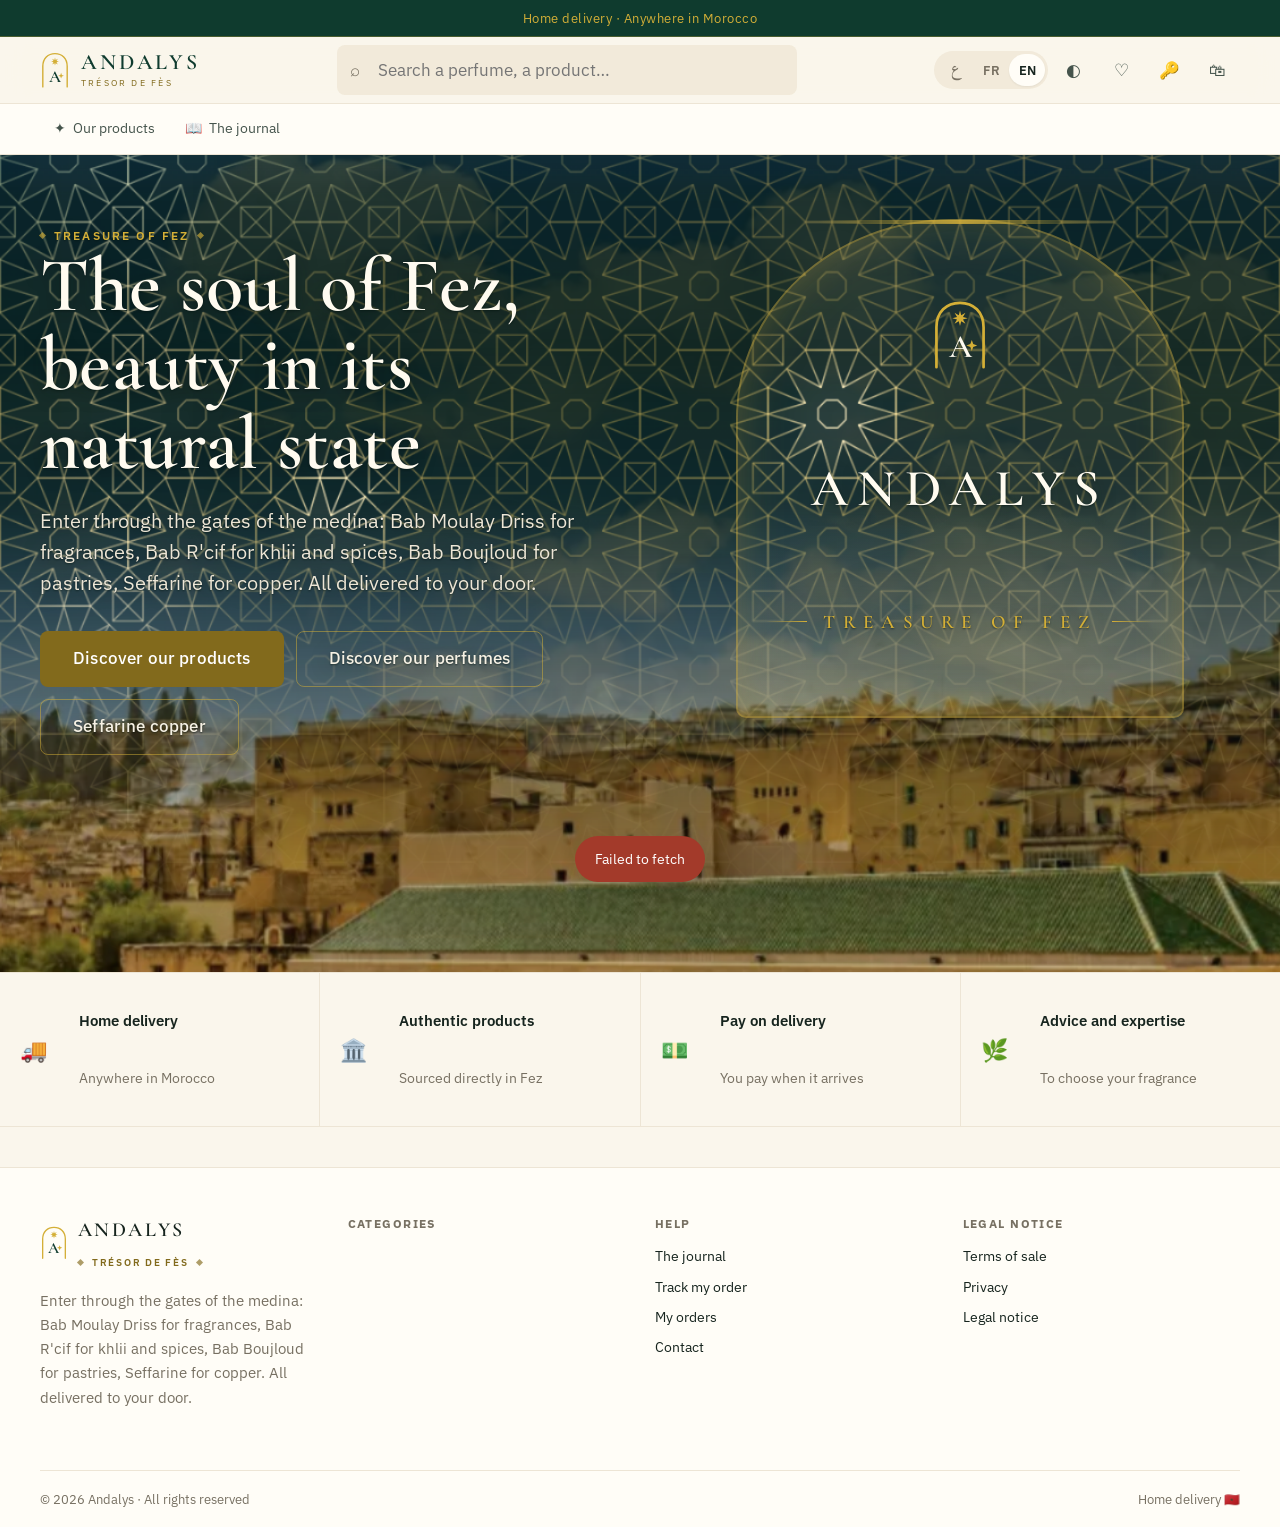
==== commit d520847c: "Essence de Fes : 20260908-5efa64a5" ====
--- a/index.html
+++ b/index.html
@@ -3,7 +3,7 @@
 <head>
 <meta charset="utf-8">
 <meta name="viewport" content="width=device-width, initial-scale=1, viewport-fit=cover">
-<title>Andalys — Trésor de Fès · أندلس كنز فاس</title>
+<title>Andalys — Trésor de Fès · أندلِس كنز فاس</title>
 <meta name="description" content="Les portes de la médina de Fès : Bab Moulay Driss pour les parfums et l'oud, Bab R'cif pour le khlii et les épices, Bab Boujloud pour les pâtisseries, Seffarine pour le cuivre, Souk El Henna pour la beauté naturelle. Livraison à domicile partout au Maroc.">
 
 <meta name="apple-mobile-web-app-title" content="Andalys">
--- a/assets/css/app.css
+++ b/assets/css/app.css
@@ -13,18 +13,21 @@
   background: var(--ground);
   color: var(--ink);
   font-family: var(--f-ui);
-  font-size: 15.5px;
+  font-size: 16.5px;
   line-height: 1.6;
   -webkit-font-smoothing: antialiased;
   overflow-wrap: break-word;
 }
 
+/* L'Amiri n'a pas de capitales et son œil est plus petit : à corps égal,
+   il paraît plus menu que le latin. Il lui faut donc davantage — deux
+   points de plus, pas un de moins. */
 [dir="rtl"] body,
 [dir="rtl"] input, [dir="rtl"] textarea,
 [dir="rtl"] select, [dir="rtl"] button {
   font-family: var(--f-ar);
-  font-size: 17px;
-  line-height: 1.75;
+  font-size: 19px;
+  line-height: 1.8;
 }
 
 img, svg, video { max-width: 100%; height: auto; display: block; }
@@ -55,14 +58,16 @@
 
 h1, h2, h3 { font-family: var(--f-display); font-weight: 600; margin: 0 0 .4em; line-height: 1.15; }
 [dir="rtl"] h1, [dir="rtl"] h2, [dir="rtl"] h3 { font-family: var(--f-ar); font-weight: 700; line-height: 1.5; }
-h1 { font-size: clamp(32px, 5.6vw, 52px); letter-spacing: .01em; }
-h2 { font-size: clamp(25px, 3.8vw, 36px); }
-h3 { font-size: 21px; }
-[dir="rtl"] h1 { font-size: clamp(28px, 5vw, 44px); }
+h1 { font-size: clamp(34px, 5.8vw, 56px); letter-spacing: .01em; }
+h2 { font-size: clamp(27px, 4vw, 40px); }
+h3 { font-size: 22.5px; }
+[dir="rtl"] h1 { font-size: clamp(36px, 6vw, 58px); }
+[dir="rtl"] h2 { font-size: clamp(29px, 4.2vw, 42px); }
+[dir="rtl"] h3 { font-size: 24px; }
 
 .eyebrow {
   font-family: var(--f-ui);
-  font-size: 11.5px; font-weight: 600;
+  font-size: 12px; font-weight: 600;
   letter-spacing: .18em; text-transform: uppercase;
   color: var(--gold);
   display: inline-flex; align-items: center; gap: 9px;
@@ -72,7 +77,7 @@
   content: ""; width: 5px; height: 5px; flex: none;
   background: currentColor; transform: rotate(45deg); opacity: .65;
 }
-[dir="rtl"] .eyebrow { letter-spacing: 0; text-transform: none; font-size: 13px; font-family: var(--f-ar); }
+[dir="rtl"] .eyebrow { letter-spacing: 0; text-transform: none; font-size: 15px; font-family: var(--f-ar); }
 
 .muted { color: var(--ink-soft); }
 .faint { color: var(--ink-faint); font-size: .92em; }
@@ -160,7 +165,7 @@
   min-height: var(--tap); padding-inline: 20px;
   border: 1px solid transparent; border-radius: var(--r-s);
   background: var(--surface-2); color: var(--ink);
-  font-size: 14.5px; font-weight: 500; letter-spacing: .01em;
+  font-size: 15.5px; font-weight: 500; letter-spacing: .01em;
   cursor: pointer; text-align: center;
   transition: background var(--t-fast), border-color var(--t-fast), transform var(--t-fast), opacity var(--t-fast);
 }
@@ -182,8 +187,11 @@
 
 .btn-danger { background: var(--danger-wash); color: var(--danger); }
 .btn-block { width: 100%; }
-.btn-lg { min-height: 54px; padding-inline: 30px; font-size: 16px; }
-.btn-sm { min-height: 36px; padding-inline: 14px; font-size: 13.5px; }
+.btn-lg { min-height: 56px; padding-inline: 32px; font-size: 17px; }
+.btn-sm { min-height: 38px; padding-inline: 15px; font-size: 14.5px; }
+[dir="rtl"] .btn { font-size: 17px; }
+[dir="rtl"] .btn-lg { font-size: 19px; }
+[dir="rtl"] .btn-sm { font-size: 16px; }
 
 .icon-btn {
   display: inline-flex; align-items: center; justify-content: center;
@@ -362,34 +370,54 @@
    ===================================================================== */
 .hero {
   position: relative; overflow: hidden;
+  /* La photographie fait deux de large pour un de haut. Si le cadre
+     devient trop haut, `cover` la remonte et l'on ne voit plus que du
+     ciel : la hauteur suit donc la largeur, elle ne suit pas l'écran. */
+  min-height: clamp(440px, 52vw, 680px);
+  display: grid;
   background:
     radial-gradient(90% 120% at 50% 0%, #17513E 0%, #0F3B2E 55%, #0A2A21 100%);
   color: #F6F1E4;
 }
-.hero::after {
-  content: ""; position: absolute; inset: 0; opacity: .55; pointer-events: none;
-  background-image: url("data:image/svg+xml;utf8,\
-<svg xmlns='http://www.w3.org/2000/svg' width='72' height='72' viewBox='0 0 72 72'>\
-<g fill='none' stroke='%23D4AF37' stroke-width='.9' stroke-opacity='.22'>\
-<path d='M36 4 41 22 59 27 41 32 36 50 31 32 13 27 31 22Z'/>\
-<circle cx='36' cy='27' r='17'/>\
-<path d='M0 63h72M36 55v17'/>\
-</g></svg>");
-  background-size: 72px 72px;
-}
+
+/* Il n'y a plus de motif statique posé sur le hero. Il y en avait un —
+   une rosette répétée, à 28 % d'opacité — et c'est lui qui étouffait le
+   réseau de zellige animé : deux trames superposées, dont une immobile,
+   et l'œil ne voyait plus que l'immobile. Le réseau de scene() fait ce
+   travail, et lui, il vit. */
+
 .hero-in {
   position: relative; z-index: 1;
-  display: grid; gap: 34px; align-items: center;
-  padding-block: clamp(46px, 8vw, 92px);
+  display: grid; gap: 34px; align-items: start;
+  /* Le contenu tient le haut du cadre, où le dégradé le porte. Le bas est
+     laissé à la photographie : c'est là qu'est la ville. */
+  padding-block: clamp(40px, 5vw, 68px) clamp(124px, 17vw, 250px);
 }
 @media (min-width: 940px) { .hero-in { grid-template-columns: 1.02fr .98fr; gap: 56px; } }
 
+/* Le texte du hero repose sur une photographie, pas sur un aplat : le
+   voile ne suffit pas toujours, une arête claire de zellige peut passer
+   juste derrière une lettre. Un halo sombre très doux — pas une ombre
+   portée — détache donc les caractères de ce qu'il y a dessous, sans
+   qu'on remarque l'ombre elle-même. */
+.hero h1, .hero .lede, .hero .eyebrow,
+.hero-cta .btn-ghost,
+.hero-arche .nom, .hero-arche .sous, .hero-arche .liste {
+  text-shadow: 0 1px 2px rgba(4,20,15,.55), 0 3px 20px rgba(4,20,15,.45);
+}
+
 .hero h1 {
-  font-size: clamp(34px, 6vw, 62px); margin-bottom: 18px; line-height: 1.08;
+  /* 5,6vw et non 7 : à 7, le titre passait à trois lignes vers 1000 px et
+     poussait les boutons hors du cadre. */
+  font-size: clamp(41px, 6vw, 82px); margin-bottom: 22px; line-height: 1.03;
+  letter-spacing: .005em;
   color: #FFFBF0;
 }
-[dir="rtl"] .hero h1 { font-size: clamp(30px, 5.4vw, 52px); }
-.hero .lede { font-size: clamp(15.5px, 1.6vw, 18px); color: #D8D0BC; max-width: 52ch; margin: 0 0 30px; }
+/* L'arabe n'a pas de capitales : à corps égal, l'Amiri paraît plus petit
+   que la romaine latine. On le remonte donc au lieu de le rapetisser —
+   c'est l'inverse de ce que faisait la règle précédente. */
+[dir="rtl"] .hero h1 { font-size: clamp(39px, 5.8vw, 78px); line-height: 1.3; }
+.hero .lede { font-size: clamp(16px, 1.7vw, 19.5px); color: #EDE6D6; max-width: 52ch; margin: 0 0 32px; }
 .hero .eyebrow { color: var(--gold-2); }
 .hero-cta { display: flex; flex-wrap: wrap; gap: 12px; }
 .hero-cta .btn-ghost { border-color: rgba(212,175,55,.5); color: #F6F1E4; }
@@ -397,15 +425,19 @@
 
 /* La grande arche du fond de boutique, avec le blason de la maison. */
 .hero-arche {
-  position: relative;
-  aspect-ratio: 4 / 4.4; max-width: 380px; margin-inline: auto; width: 100%;
+  position: relative; z-index: 1;
+  /* `aspect-ratio` donne la proportion de l'arche, mais la hauteur
+     minimale reste celle du contenu : si la liste passe à quatre lignes,
+     le blason s'allonge au lieu de laisser le texte déborder du filet. */
+  aspect-ratio: 4 / 4.45; max-width: 448px; margin-inline: auto; width: 100%;
+  min-height: min-content;
   border: 2px solid rgba(212,175,55,.42);
   border-radius: 48% 48% 10px 10px / 40% 40% 10px 10px;
   background:
     radial-gradient(100% 70% at 50% 100%, rgba(212,175,55,.16) 0%, transparent 65%),
     rgba(255,251,240,.05);
   display: grid; place-items: center; gap: 10px;
-  padding: 34px 22px;
+  padding: 38px 24px;
   box-shadow: inset 0 0 60px -20px rgba(212,175,55,.5);
 }
 .hero-arche::before {
@@ -416,25 +448,90 @@
 }
 .hero-arche .nom {
   font-family: var(--f-display); font-weight: 600;
-  font-size: clamp(26px, 3.4vw, 38px); letter-spacing: .16em;
+  font-size: clamp(32px, 4.4vw, 52px); letter-spacing: .18em;
   color: #FFFBF0; text-align: center; line-height: 1;
 }
+[dir="rtl"] .hero-arche .nom {
+  font-family: var(--f-ar); font-weight: 700; letter-spacing: 0;
+  font-size: clamp(38px, 5.2vw, 62px); line-height: 1.22;
+}
+
+/* « TRÉSOR DE FÈS » / « كنز فاس » — la signature de la maison.
+
+   Ce n'était qu'une ligne de 10,5 px sous le nom. C'est pourtant la
+   moitié de la marque, et en arabe c'est le mot qui parle au client. Elle
+   devient donc une vraie ligne de titre : deux filets d'or l'encadrent,
+   comme sur une plaque émaillée, et en arabe elle passe à l'Amiri à un
+   corps qui se voit. */
 .hero-arche .sous {
-  font-size: 10.5px; letter-spacing: .34em; text-transform: uppercase;
+  display: flex; align-items: center; justify-content: center; gap: 16px;
+  font-family: var(--f-display); font-weight: 600;
+  font-size: clamp(14px, 1.7vw, 19px);
+  letter-spacing: .40em; text-transform: uppercase;
   color: var(--gold-2); text-align: center;
-}
-[dir="rtl"] .hero-arche .sous { letter-spacing: .06em; text-transform: none; font-size: 13px; }
+  white-space: nowrap;
+}
+.hero-arche .sous::before,
+.hero-arche .sous::after {
+  content: ""; flex: 0 0 clamp(22px, 3.4vw, 42px); height: 1px;
+  background: linear-gradient(90deg, transparent, var(--gold-2));
+}
+.hero-arche .sous::after { transform: scaleX(-1); }
+
+/* En arabe, « كنز فاس » n'est pas un sous-titre : c'est le nom que le
+   client lit. Il passe donc à un corps de titre, dans l'Amiri, et les
+   deux filets d'or lui font une plaque. */
+[dir="rtl"] .hero-arche .sous {
+  font-family: var(--f-ar); font-weight: 700;
+  font-size: clamp(26px, 3.6vw, 42px);
+  letter-spacing: 0; text-transform: none;
+  gap: 18px;
+}
+[dir="rtl"] .hero-arche .sous::before,
+[dir="rtl"] .hero-arche .sous::after {
+  flex-basis: clamp(24px, 3.6vw, 46px);
+}
+/* La liste des portes, sous le blason. Elle était à 13 px sans variante
+   arabe : autant dire illisible en Amiri, dont l'œil est plus petit. Elle
+   passe à 15 px en latin et à 18 px en arabe, avec une interligne qui
+   respire — c'est une énumération, elle se lit en balayant. */
 .hero-arche .liste {
-  margin-top: 6px; font-size: 12.5px; color: #C9C0A9; text-align: center; line-height: 1.9;
-}
+  margin-top: 10px; font-size: 15px; color: #E1DACA;
+  text-align: center; line-height: 2;
+  max-width: 30ch; margin-inline: auto;
+}
+/* Un nom de porte ne se coupe pas : `nowrap` sur chaque nom, et le point
+   médian posé entre eux par `::before` — c'est lui, et lui seul, qui
+   offre un point de retour à la ligne. */
+.hero-arche .liste span { white-space: nowrap; }
+.hero-arche .liste span + span::before {
+  content: " · "; white-space: normal; color: var(--gold-2); opacity: .8;
+}
+[dir="rtl"] .hero-arche .liste {
+  font-size: 18px; line-height: 2.05; max-width: 26ch;
+}
+
+/* Sous 940 px, le blason passait sous le texte et faisait un hero de
+   900 px de haut. Or la photographie fait deux de large pour un de haut :
+   dans un cadre aussi haut, `cover` l'agrandit tant qu'il n'en reste
+   qu'une tranche, et le voile achève de la cacher. Le blason sort donc du
+   hero — il ne dit rien que l'en-tête ne dise déjà — et la bannière
+   retrouve son format.
+
+   La règle est ici, après `.hero-arche`, et non plus avant : à
+   spécificité égale c'est la dernière qui gagne, et le `display: grid` du
+   blason l'emportait. */
+@media (max-width: 939px) { .hero-arche { display: none; } }
 
 .assurances {
   display: grid; grid-template-columns: repeat(auto-fit, minmax(190px, 1fr));
   gap: 1px; background: var(--line-soft); border-block: 1px solid var(--line-soft);
 }
 .assurances div { background: var(--ground); padding: 18px 20px; display: flex; gap: 12px; align-items: center; }
-.assurances .t { font-size: 13.5px; font-weight: 600; }
-.assurances .d { font-size: 12.5px; color: var(--ink-faint); }
+.assurances .t { font-size: 14.5px; font-weight: 600; }
+.assurances .d { font-size: 13.5px; color: var(--ink-faint); }
+[dir="rtl"] .assurances .t { font-size: 16.5px; }
+[dir="rtl"] .assurances .d { font-size: 15px; }
 .assurances .em { font-size: 22px; color: var(--gold); }
 
 /* --- les portes de la médina ----------------------------------------- */
@@ -445,28 +542,39 @@
 @media (max-width: 520px) { .portes { grid-template-columns: repeat(2, 1fr); gap: 12px; } }
 
 .porte {
-  position: relative; display: flex; flex-direction: column; align-items: center;
-  padding: 26px 16px 20px;
+  position: relative; display: flex; flex-direction: column;
   border: 1.5px solid var(--line);
   border-radius: var(--arc);
-  background:
-    radial-gradient(110% 70% at 50% 100%, var(--gold-wash) 0%, transparent 60%),
-    var(--surface);
+  background: var(--surface);
   text-align: center; overflow: hidden;
   transition: transform var(--t), box-shadow var(--t), border-color var(--t);
-}
-.porte::before {
-  content: ""; position: absolute; inset-inline: 16%; top: -1px; height: 3px;
-  border-radius: 0 0 100px 100px;
-  background: linear-gradient(90deg, transparent, var(--gold-2), transparent);
-  opacity: .7;
 }
 .porte:hover {
   transform: translateY(-4px);
   box-shadow: var(--shadow-2);
   border-color: color-mix(in srgb, var(--gold-2) 60%, transparent);
 }
-.porte .em { font-size: 30px; margin-bottom: 12px; }
+
+/* Le linteau : l'ornement de la porte, à pleine couleur. Le texte ne passe
+   pas par-dessus — un motif sous un texte, c'est un texte illisible. */
+.porte .linteau { position: relative; height: 108px; background: var(--accent); }
+.porte .linteau img { width: 100%; height: 100%; object-fit: cover; display: block; }
+
+/* Le sceau à cheval sur le linteau et le corps, comme un cachet de cire. */
+.porte .sceau {
+  position: absolute; inset-inline: 0; bottom: -22px;
+  width: 44px; height: 44px; margin-inline: auto;
+  display: grid; place-items: center; font-size: 21px;
+  background: var(--surface);
+  border: 1.5px solid color-mix(in srgb, var(--gold-2) 55%, transparent);
+  border-radius: 50%;
+  box-shadow: var(--shadow-1);
+}
+
+.porte .corps {
+  display: flex; flex-direction: column; flex: 1;
+  padding: 32px 16px 20px;
+}
 .porte .ar {
   font-family: var(--f-ar); font-weight: 700; font-size: 18px;
   color: var(--accent); line-height: 1.6;
@@ -475,15 +583,12 @@
   font-family: var(--f-display); font-weight: 600; font-size: 19px;
   color: var(--ink); margin-top: 2px; line-height: 1.2;
 }
-.porte .ds {
-  font-size: 12px; color: var(--ink-faint); margin-top: 8px; line-height: 1.6;
-}
+.porte .ds { font-size: 12px; color: var(--ink-faint); margin-top: 8px; line-height: 1.6; }
 .porte .nb {
   margin-top: auto; padding-top: 12px;
   font-size: 11px; letter-spacing: .1em; text-transform: uppercase; color: var(--gold);
 }
 [dir="rtl"] .porte .nb { letter-spacing: 0; text-transform: none; font-size: 12.5px; }
-.porte img { position: absolute; inset: 0; width: 100%; height: 100%; object-fit: cover; opacity: .13; }
 
 /* Bandeau d'en-tête d'une porte, sur sa page de catégorie. */
 .porte-tete {
@@ -536,17 +641,44 @@
 .pcard:hover .vis::after { opacity: .75; }
 .pcard .vis img { width: 100%; height: 100%; object-fit: cover; transition: transform var(--t-slow); }
 .pcard:hover .vis img { transform: scale(1.045); }
-.pcard .vis .vide { width: 100%; height: 100%; display: grid; place-items: center; font-size: 34px; opacity: .3; }
+/* Niche vide : l'arche en creux, la lumière chaude, l'objet en filigrane.
+   C'est ce qu'on voit tant qu'une photo n'a pas été déposée. */
+.vide {
+  position: relative; width: 100%; height: 100%;
+  display: grid; place-items: center;
+  background:
+    radial-gradient(120% 85% at 50% 100%, var(--gold-wash) 0%, transparent 64%),
+    var(--surface-2);
+}
+.vide::before {
+  content: ""; position: absolute; inset: 17% 25% 0;
+  border: 1.5px solid color-mix(in srgb, var(--gold-2) 32%, transparent);
+  border-bottom: 0;
+  border-radius: 50% 50% 0 0 / 44% 44% 0 0;
+}
+.vide::after {
+  content: ""; position: absolute; inset-inline: 32%; top: 17%; height: 2px;
+  border-radius: 0 0 60px 60px;
+  background: linear-gradient(90deg, transparent,
+              color-mix(in srgb, var(--gold-2) 65%, transparent), transparent);
+}
+.vide .em { position: relative; z-index: 1; font-size: 34px; opacity: .42; }
+.vide-grand .em { font-size: 76px; }
+.vide-grand::before { inset: 14% 22% 0; }
 .pcard .tags { position: absolute; top: 9px; inset-inline-start: 9px; display: flex; flex-direction: column; gap: 5px; align-items: flex-start; }
 .pcard .fav { position: absolute; top: 5px; inset-inline-end: 5px; background: color-mix(in srgb, var(--surface) 80%, transparent); backdrop-filter: blur(6px); }
-.pcard .txt { padding: 12px 13px 14px; display: flex; flex-direction: column; gap: 3px; flex: 1; }
-.pcard .mq { font-size: 10.5px; letter-spacing: .13em; text-transform: uppercase; color: var(--gold); }
-[dir="rtl"] .pcard .mq { letter-spacing: 0; text-transform: none; font-size: 12.5px; }
-.pcard .nm { font-size: 14.8px; font-weight: 500; line-height: 1.35; }
-[dir="rtl"] .pcard .nm { font-size: 16px; }
+.pcard .txt { padding: 13px 14px 15px; display: flex; flex-direction: column; gap: 3px; flex: 1; }
+/* Les vignettes du carrousel. C'est ici que l'arabe était le plus mal
+   traité : 16 px pour le nom d'un produit, dans une police à petit œil,
+   sur une carte de 216 px de large. On y lisait mal. */
+.pcard .mq { font-size: 11px; letter-spacing: .13em; text-transform: uppercase; color: var(--gold); }
+[dir="rtl"] .pcard .mq { letter-spacing: 0; text-transform: none; font-size: 14px; }
+.pcard .nm { font-size: 16px; font-weight: 500; line-height: 1.38; }
+[dir="rtl"] .pcard .nm { font-size: 19.5px; line-height: 1.6; }
 .pcard .pr { margin-top: auto; padding-top: 8px; display: flex; align-items: baseline; gap: 8px; flex-wrap: wrap; }
-.pcard .px { font-size: 16.5px; font-weight: 600; font-variant-numeric: tabular-nums; }
-.pcard .px-old { font-size: 13px; color: var(--ink-faint); text-decoration: line-through; }
+.pcard .px { font-size: 18px; font-weight: 600; font-variant-numeric: tabular-nums; }
+[dir="rtl"] .pcard .px { font-size: 19.5px; }
+.pcard .px-old { font-size: 14px; color: var(--ink-faint); text-decoration: line-through; }
 .pcard .add { margin: 0 13px 13px; }
 
 /* --- page produit ----------------------------------------------------- */
@@ -704,6 +836,73 @@
 .etape .d { font-size: 12.5px; color: var(--ink-faint); }
 
 /* =====================================================================
+   Le journal — articles sur Fès
+   ===================================================================== */
+.articles { display: grid; gap: 20px; grid-template-columns: repeat(auto-fill, minmax(288px, 1fr)); }
+
+.acard {
+  display: flex; flex-direction: column;
+  background: var(--surface); border: 1px solid var(--line-soft);
+  border-radius: var(--r); overflow: hidden;
+  transition: transform var(--t), box-shadow var(--t), border-color var(--t);
+}
+.acard:hover {
+  transform: translateY(-3px); box-shadow: var(--shadow-2);
+  border-color: color-mix(in srgb, var(--gold-2) 55%, transparent);
+}
+.acard .vis { position: relative; aspect-ratio: 16 / 10; overflow: hidden; background: var(--surface-2); }
+.acard .vis img { width: 100%; height: 100%; object-fit: cover; transition: transform var(--t-slow); }
+.acard:hover .vis img { transform: scale(1.04); }
+.acard .txt { padding: 16px 18px 18px; display: flex; flex-direction: column; gap: 6px; flex: 1; }
+.acard .mq { font-size: 10.5px; letter-spacing: .13em; text-transform: uppercase; color: var(--gold); }
+[dir="rtl"] .acard .mq { letter-spacing: 0; text-transform: none; font-size: 12.5px; }
+.acard .nm {
+  font-family: var(--f-display); font-weight: 600; font-size: 21px; line-height: 1.2;
+}
+[dir="rtl"] .acard .nm { font-family: var(--f-ar); font-weight: 700; font-size: 20px; line-height: 1.5; }
+.acard .ds { margin: 0; font-size: 14px; color: var(--ink-soft); line-height: 1.6; }
+.acard .meta { margin-top: auto; padding-top: 10px; font-size: 12px; color: var(--ink-faint); }
+
+/* --- l'article lui-même : une colonne de lecture, pas une page web --- */
+.papier { padding-block: clamp(28px, 5vw, 52px); }
+.papier > .wrap { max-width: 760px; }
+
+.article-tete { margin-bottom: 26px; }
+.article-tete h1 { font-size: clamp(30px, 4.6vw, 46px); margin: 10px 0 14px; }
+.article-tete .chapo {
+  font-family: var(--f-display); font-weight: 500;
+  font-size: clamp(18px, 2.2vw, 22px); line-height: 1.5;
+  color: var(--ink-soft); margin: 0 0 16px;
+}
+[dir="rtl"] .article-tete .chapo { font-family: var(--f-ar); font-size: 19px; line-height: 1.85; }
+.article-tete .meta {
+  font-size: 12px; letter-spacing: .1em; text-transform: uppercase; color: var(--ink-faint);
+  border-top: 1px solid var(--line-soft); padding-top: 12px;
+}
+[dir="rtl"] .article-tete .meta { letter-spacing: 0; text-transform: none; font-size: 13px; }
+
+.article-image {
+  margin: 0 0 30px; border-radius: var(--r-l); overflow: hidden;
+  border: 1px solid color-mix(in srgb, var(--gold-2) 32%, transparent);
+}
+.article-image img { width: 100%; display: block; }
+
+/* La colonne de texte : mesure courte, interligne large. On lit un article,
+   on ne balaye pas une interface. */
+.papier .corps {
+  font-size: 17px; line-height: 1.78; color: var(--ink);
+  max-width: 64ch;
+}
+[dir="rtl"] .papier .corps { font-size: 19px; line-height: 2.05; max-width: 58ch; }
+.papier .corps::first-letter {
+  font-family: var(--f-display); font-weight: 600;
+  font-size: 3.4em; line-height: .82; float: inline-start;
+  margin-inline-end: 8px; margin-block-start: 4px;
+  color: var(--accent);
+}
+[dir="rtl"] .papier .corps::first-letter { font-size: 1em; float: none; margin: 0; color: inherit; }
+
+/* =====================================================================
    Pied de page et barre mobile
    ===================================================================== */
 .footer { background: var(--surface); border-top: 1px solid var(--line-soft); margin-top: 40px; }
@@ -757,3 +956,311 @@
   .header, .nav, .tabbar, .footer, .voile, .tiroir, .btn, .icon-btn { display: none !important; }
   body { background: #fff; color: #000; }
 }
+
+/* =====================================================================
+   La bannière en perspective — entrer dans la médina
+   ---------------------------------------------------------------------
+   Une enfilade d'arches posées à des profondeurs différentes dans un
+   espace 3D. Ce n'est pas un dégradé qui imite la profondeur : chaque
+   arche est réellement translatée sur l'axe Z, le navigateur calcule la
+   perspective, et le mouvement de la souris fait tourner la scène.
+
+   Aucune bibliothèque : `perspective` et `translate3d` suffisent, et le
+   compositeur du navigateur s'en occupe sur le processeur graphique.
+   ===================================================================== */
+.scene {
+  position: absolute; inset: 0; z-index: 0;
+  perspective: 900px;
+  perspective-origin: 50% 46%;
+  overflow: hidden;
+  pointer-events: none;
+  /* la scène ne bouge pas si le visiteur a demandé moins d'animations */
+  --incl-x: 0deg;
+  --incl-y: 0deg;
+  /* le zellige de Fès : l'étoile à huit branches dans son octogone,
+     dessinée par bin/motifs.py, en pavage sans raccord */
+  --zellige: url("../img/motifs/zellige-fes.svg");
+  --zel-pas: 128px;
+  /* Le réseau se dose par la hauteur, comme le voile : franc en haut, sur
+     le ciel assombri où il se lit et où il tient compagnie au texte, puis
+     il s'efface vers le bas pour laisser la médina tranquille. Un filet
+     posé sur des toits réels ferait faux. */
+  /* Le palier à 1 court de 12 % à 44 % du cadre. Il était bien plus
+     court, et c'est ce qui rendait la lumière timide : dans la bande où
+     elle passe, le masque était descendu à 0,3-0,6, donc même un blanc
+     franc n'arrivait qu'à demi. Un masque n'atténue pas seulement le
+     motif — il atténue tout ce qui le traverse. */
+  --reseau-dose: linear-gradient(
+    rgba(0,0,0,.80) 0%,  #000 12%,             #000 44%,
+    rgba(0,0,0,.46) 58%, rgba(0,0,0,.12) 76%,  transparent 92%);
+}
+@media (max-width: 720px) { .scene { --zel-pas: 84px; } }
+
+/* Le monde ne tourne plus : il ne fait que tenir les plans dans un même
+   espace 3D. C'est le plan du réseau qui s'incline, lui seul. */
+.scene-monde {
+  position: absolute; inset: 0;
+  transform-style: preserve-3d;
+}
+
+/* Le voile. Il n'est pas posé sur la scène mais dedans, entre la photo
+   et le réseau : c'est ce qui permet à la lumière du zellige de se lire
+   par-dessus lui.
+
+   Il descend du haut, et c'est un choix de cadrage autant que de
+   lisibilité. Le sujet de la photographie est en bas — le minaret, les
+   toits de tuiles vertes, la colline de maisons — et le ciel est la partie
+   vide. Assombrir le ciel ne coûte rien ; assombrir la médina, c'est jeter
+   la photographie. Le texte va donc en haut, sur le ciel, et le bas du
+   cadre reste en pleine couleur.
+
+   Une verticale n'a pas non plus besoin d'être inversée en arabe : elle
+   n'a pas de sens de lecture, contrairement à la diagonale qu'il y avait
+   avant.
+
+   Le dosage n'est pas décoratif : derrière le bloc de texte le voile passe
+   0,88, si bien qu'un pixel de nuage ne peut plus remonter que de 12 %
+   vers le blanc — le titre en ivoire garde son contraste. */
+.plan-voile {
+  position: absolute;
+  background: linear-gradient(to bottom,
+    rgba(6,28,22,.58) 0%,  rgba(6,28,22,.86) 15%, rgba(6,28,22,.92) 30%,
+    rgba(6,28,22,.86) 44%, rgba(6,28,22,.56) 58%, rgba(6,28,22,.24) 76%,
+    rgba(6,28,22,.02) 100%);
+}
+
+/* Le plan du fond : la médina depuis la place.
+
+   Le cadrage est ancré à droite et bas : à droite pour garder le minaret,
+   que le recouvrement en `cover` rognerait sinon sur un cadre plus haut
+   que large ; bas pour que la colline de maisons et les toits verts
+   restent dans le champ plutôt que le ciel seul. */
+.plan-fond {
+  position: absolute;
+  background-image: url("../img/photos/fes-medina.webp");
+  background-size: cover;
+  background-position: 76% 64%;
+  background-repeat: no-repeat;
+}
+
+/* ---------------------------------------------------------------------
+   Le ciel qui bouge
+   ---------------------------------------------------------------------
+   Les cumulus de la photographie ne bougeront jamais. On ne les remplace
+   pas : on fait dériver par-dessus des voiles de nuage très doux, en
+   `screen`, qui ajoutent de la lumière au ciel comme le ferait un nuage
+   réel qui passe. Deux voiles à deux vitesses, parce qu'un ciel à une
+   seule vitesse se voit tout de suite.
+
+   96 secondes pour traverser le cadre, soit une quinzaine de pixels par
+   seconde. Le premier réglage était à 210 s : juste, physiquement — c'est
+   la vitesse d'un cirrus — mais trop lent pour qu'on voie quoi que ce
+   soit sans fixer le ciel une minute. Un mouvement qu'il faut chercher
+   n'existe pas. À 96 s on le remarque en quelques secondes, et il reste
+   bien en dessous du seuil où il dérangerait la lecture.
+
+   Le masque arrête les nuages avant les toits : un nuage qui passerait
+   devant un minaret ruinerait tout. */
+.nuages {
+  position: absolute; overflow: hidden;
+  /* la dérive ne se retourne pas en arabe : un nuage n'a pas de sens de
+     lecture, et `left` avec `direction: ltr` la met à l'abri du miroir */
+  direction: ltr;
+  /* Le masque suit le voile, pas le cadre. Les nuages n'ont d'intérêt que
+     là où le ciel se voit : la bande claire du haut, et celle qui court
+     juste au-dessus des toits. Entre les deux, derrière le titre, le voile
+     est à 0,92 — les y faire dériver n'aurait rien donné, sinon du calcul
+     perdu. Ils s'arrêtent avant les toits : un nuage qui passerait devant
+     le minaret ruinerait tout. */
+  opacity: .92;
+  mix-blend-mode: screen;
+  -webkit-mask-image: linear-gradient(#000 0, #000 46%, transparent 64%);
+  mask-image: linear-gradient(#000 0, #000 46%, transparent 64%);
+}
+.nuages .derive {
+  position: absolute; inset-block: 0; left: 0;
+  width: 200%; display: flex;
+  will-change: transform;
+  animation: souffle 96s linear infinite;
+}
+.nuages .derive i {
+  flex: 0 0 50%;
+  background: url("../img/motifs/nuages.svg") 0 0 / 100% 100% no-repeat;
+}
+.nuages .derive.lente {
+  animation-duration: 158s; animation-delay: -64s; opacity: .72;
+}
+.nuages .derive.lente i {
+  background-image: url("../img/motifs/nuages-2.svg");
+}
+
+/* Une dalle exactement : à l'instant du rebouclage, la seconde dalle est
+   là où était la première. Rien ne saute. */
+@keyframes souffle { to { transform: translate3d(-50%, 0, 0); } }
+
+/* ---------------------------------------------------------------------
+   Le réseau de zellige, et les lumières qui y courent
+   ---------------------------------------------------------------------
+   Le motif n'est pas peint : il découpe. Un calque porte un dégradé, un
+   autre porte des taches de lumière mobiles, et le zellige leur sert de
+   masque à tous les deux. Le dégradé court donc sur toute la bannière au
+   lieu de se répéter tuile par tuile — ce qu'on ne pourrait pas faire en
+   peignant le motif dans la tuile.
+
+   Deux masques qui s'intersectent : le pavage, et un fondu vertical qui
+   allège le réseau vers le haut, là où il croiserait le titre. */
+.reseau {
+  position: absolute; transform-style: preserve-3d;
+  transition: transform 420ms cubic-bezier(.2,.7,.3,1);
+  will-change: transform;
+  /* `screen` ajoute la lumière du réseau à celle de la photo au lieu de la
+     remplacer : le zellige de la photo continue de se lire sous le nôtre,
+     et une ligne déjà claire devient blanche au passage d'une étincelle.
+     Le mélange n'a lieu qu'à l'intérieur de .scene-monde, où se trouve
+     aussi le plan de la photo — c'est ce qui le rend possible. */
+  mix-blend-mode: screen;
+}
+
+.reseau .zel,
+.reseau .flux {
+  position: absolute; inset: 0;
+  /* Le second masque dose le réseau au lieu de l'étaler partout : presque
+     rien derrière le titre, plein sur la photo. Il suit la même diagonale
+     que le voile, pour que les deux se relaient sans marche visible. */
+  -webkit-mask-image: var(--zellige), var(--reseau-dose);
+  -webkit-mask-size: var(--zel-pas) var(--zel-pas), 100% 100%;
+  -webkit-mask-position: 50% 100%, 0 0;
+  -webkit-mask-repeat: repeat, no-repeat;
+  -webkit-mask-composite: source-in;
+  mask-image: var(--zellige), var(--reseau-dose);
+  mask-size: var(--zel-pas) var(--zel-pas), 100% 100%;
+  mask-position: 50% 100%, 0 0;
+  mask-repeat: repeat, no-repeat;
+  mask-composite: intersect;
+}
+
+/* le dégradé du zellige : sauge en haut, or au milieu, ivoire en bas */
+.reseau .zel {
+  background: linear-gradient(168deg,
+    #6E9C84 0%, #A5842F 24%, #D8B23C 50%, #F2D89C 74%, #FFF6DC 100%);
+  opacity: .80;
+}
+
+/* Les lumières.
+
+   Trois taches dérivent sous le masque du pavage, et l'on ne voit d'elles
+   que la part qui tombe sur une ligne de zellige : la lueur passe donc
+   d'une étoile à l'autre en suivant les entrelacs, comme le long d'un
+   réseau. `plus-lighter` ajoute la lumière au lieu de la remplacer, si
+   bien qu'une ligne déjà dorée devient blanche au passage.
+
+   Ce sont des `transform` qui sont animés, jamais une position de fond :
+   le compositeur du navigateur s'en charge seul, sans repeindre. */
+/* `plus-lighter` additionne, là où `screen` se contente d'éclaircir. La
+   nuance est décisive : additionnée à l'or du réseau, la lumière dépasse
+   le blanc et la ligne de zellige *crame* au passage de l'étincelle. Avec
+   `screen` sur une photo déjà claire, on ne voyait presque rien.
+
+   Le mélange se fait à l'intérieur de .reseau, donc contre le dégradé du
+   zellige ; c'est ensuite .reseau tout entier qui est écranisé sur la
+   photo. Un navigateur qui ignore `plus-lighter` retombe sur `normal` :
+   l'étincelle reste blanche, elle ne fait simplement plus flamber la
+   ligne. */
+.reseau .flux { overflow: hidden; mix-blend-mode: plus-lighter; }
+
+.reseau .flux i {
+  /* Un cœur franc mais pas éblouissant, et une chute nette : c'est ce qui
+     fait passer une lueur le long d'une ligne plutôt qu'un halo posé sur
+     tout le quartier. */
+  position: absolute; width: 230px; height: 230px; border-radius: 50%;
+  background: radial-gradient(circle,
+    #FFFFFF 0%, rgba(255,254,248,.88) 18%, rgba(255,248,224,.62) 32%,
+    rgba(250,226,164,.30) 50%, rgba(212,175,55,.09) 68%, transparent 80%);
+  will-change: transform, opacity;
+  animation: derive 26s cubic-bezier(.5,.08,.5,.92) infinite alternate;
+}
+/* Des durées longues et premières entre elles : les quatre lueurs ne se
+   recroisent jamais au même endroit, et aucune ne repasse assez vite pour
+   qu'on la guette. C'est ce qui fait la différence entre une bannière qui
+   respire et une guirlande. */
+/* Les quatre lueurs sont repérées depuis le HAUT, et c'est une
+   correction, pas un détail de style. Elles étaient calées sur `bottom`
+   du temps où le réseau était dense en bas du cadre. Depuis que le
+   dosage a été retourné — franc en haut, effacé sur les toits — trois des
+   quatre dérivaient dans une zone où le masque est à 0,09 : elles étaient
+   calculées, animées, et invisibles. Elles reviennent là où le zellige se
+   voit. */
+/* Les quatre lueurs vivent entre 18 % et 46 % du cadre, et ce n'est pas
+   un choix d'esthète : c'est là que le voile est à 0,86-0,92, donc là
+   qu'une lumière ajoutée se voit. Plus haut, le ciel est clair et
+   `screen` n'y change presque rien — deux des lueurs y étaient, et elles
+   ne servaient à rien. */
+.reseau .flux i:nth-child(1) { inset-inline-start: -10%; top: 20%;
+  animation-duration: 23s; animation-delay: -3s; }
+.reseau .flux i:nth-child(2) { inset-inline-start: 24%; top: 34%;
+  animation-duration: 31s; animation-delay: -14s; width: 195px; height: 195px; }
+.reseau .flux i:nth-child(3) { inset-inline-start: 56%; top: 24%;
+  animation-duration: 19s; animation-delay: -7s; width: 215px; height: 215px; }
+.reseau .flux i:nth-child(4) { inset-inline-start: 6%; top: 42%;
+  animation-duration: 37s; animation-delay: -25s; width: 280px; height: 280px; }
+
+/* Le balai. Une barre verticale très douce, qui traverse tout le cadre
+   —
+   Sur le budget lumière : le balai et les quatre lueurs s'additionnent
+   (`plus-lighter`). Leurs périodes sont 34, 19, 23, 31 et 37 secondes,
+   donc premières entre elles — mais rien n'empêche qu'elles culminent
+   ensemble une fois de temps en temps. En forçant ce pire cas, le titre
+   devenait illisible. Les intensités sont donc réglées pour que la SOMME
+   reste tenable, pas chacune prise à part : 0,58 pour le balai, 0,54 au
+   pic d'une lueur. Si l'on veut plus de lumière, c'est le nombre de
+   sources qu'il faut baisser, pas leur plafond qu'il faut lever.
+   puis laisse un long silence : quatorze secondes de passage pour vingt
+   de repos. C'est ce rythme qui fait la différence entre une lumière
+   qu'on remarque et un clignotant. Comme il partage le masque de `.flux`,
+   il n'éclaire que les entrelacs — jamais le vide entre eux. */
+.reseau .flux b {
+  position: absolute; top: 0; bottom: 0;
+  inset-inline-start: 0; width: 34%;
+  background: linear-gradient(90deg,
+    transparent 0%, rgba(255,250,232,.14) 26%, rgba(255,255,255,.40) 46%,
+    rgba(255,252,240,.48) 50%, rgba(255,255,255,.37) 54%,
+    rgba(255,250,232,.11) 74%, transparent 100%);
+  will-change: transform, opacity;
+  animation: balai 34s linear infinite;
+}
+
+@keyframes balai {
+  0%   { transform: translate3d(-135%, 0, 0); opacity: 0; }
+  6%   { opacity: .58; }
+  34%  { opacity: .58; }
+  41%  { transform: translate3d(295%, 0, 0);  opacity: 0; }
+  100% { transform: translate3d(295%, 0, 0);  opacity: 0; }
+}
+
+/* La lumière dérive et s'allume, mais en douceur : les montées et les
+   descentes sont étalées, et le maximum reste sous 0,8. On avait d'abord
+   des pics à 1 tous les deux temps — c'était net, et c'était fatigant. Ici
+   la lueur enfle et s'éteint comme une respiration. */
+@keyframes derive {
+  0%   { transform: translate3d(-30%, 12%, 0) scale(.62);  opacity: .05; }
+  14%  { transform: translate3d(28%, -6%, 0) scale(.92);   opacity: .42; }
+  27%  { transform: translate3d(78%, 14%, 0) scale(.74);   opacity: .11; }
+  44%  { transform: translate3d(140%, -10%, 0) scale(1);   opacity: .54; }
+  58%  { transform: translate3d(190%, 16%, 0) scale(.78);  opacity: .13; }
+  76%  { transform: translate3d(258%, -8%, 0) scale(.98);  opacity: .48; }
+  90%  { transform: translate3d(312%, 10%, 0) scale(.76);  opacity: .15; }
+  100% { transform: translate3d(346%, 4%, 0) scale(.66);   opacity: .06; }
+}
+
+@media (prefers-reduced-motion: reduce) {
+  .scene-monde { transition: none; }
+  /* Le ciel s'immobilise, et les lumières se posent là où elles éclairent
+     le mieux : le zellige garde son relief, plus rien ne bouge. */
+  .nuages .derive { animation: none; }
+  .reseau .flux i { animation: none; opacity: .42;
+                    transform: translate3d(58%, -10%, 0) scale(.95); }
+  /* le balai disparaît : un balayage ne se fige pas, il s'enlève */
+  .reseau .flux b { animation: none; opacity: 0; }
+}
+
+}
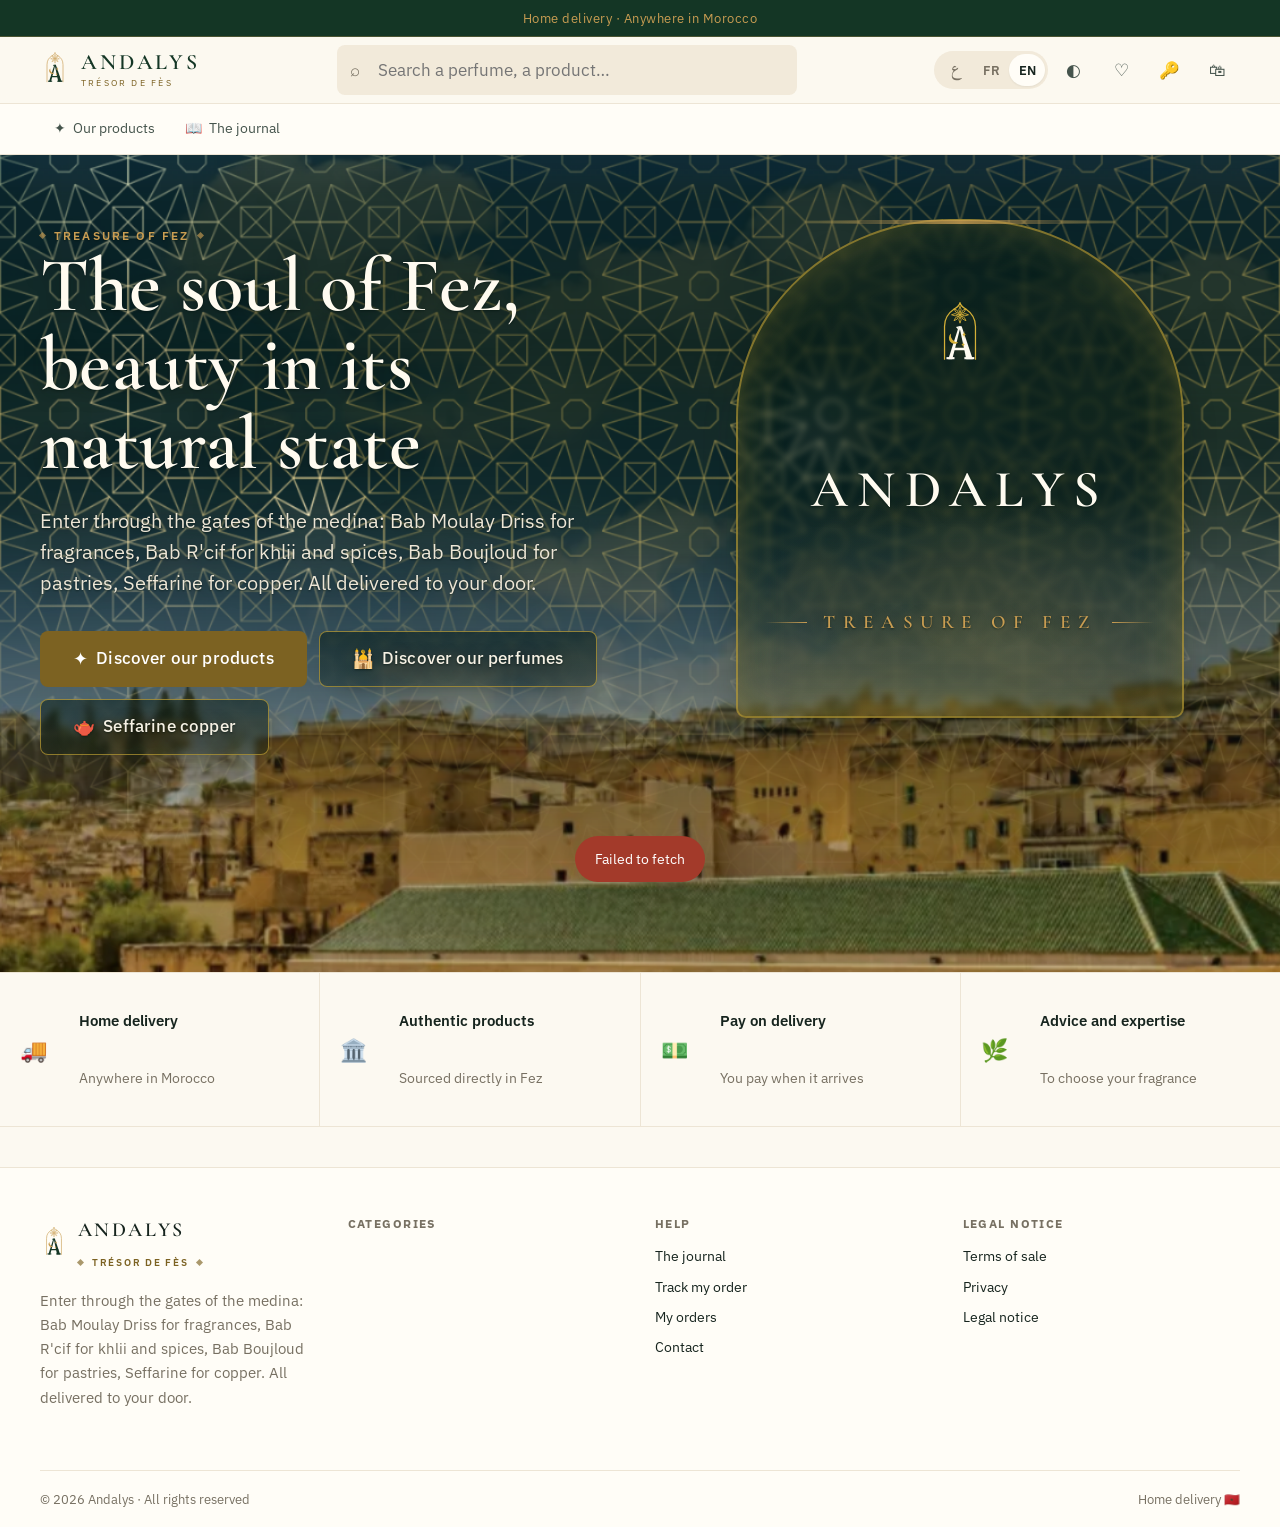
==== commit 4c26dedd: "Essence de Fes : 20260910-d91a1853" ====
--- a/index.html
+++ b/index.html
@@ -12,7 +12,7 @@
 <meta name="theme-color" content="#FAF6EC" media="(prefers-color-scheme: light)">
 <meta name="theme-color" content="#0F1512" media="(prefers-color-scheme: dark)">
 <link rel="manifest" href="manifest.webmanifest">
-<link rel="icon" type="image/svg+xml" href="assets/img/logo-symbole.svg">
+<link rel="icon" type="image/svg+xml" href="assets/img/logo-favicon.svg">
 <link rel="apple-touch-icon" href="assets/img/apple-touch-icon.png">
 
 <meta property="og:type" content="website">
--- a/assets/css/tokens.css
+++ b/assets/css/tokens.css
@@ -6,11 +6,19 @@
    zelliges de la médina, l'or des dinandiers de Seffarine, la chaux
    crème du tadelakt.
 
-       #0F3B2E   vert andalou      #D4AF37   or        #E8E1D4   crème
+       #143625   vert profond      #C99D52   or        #FCF9F1   ivoire
 
-   L'or de marque tient 5,9:1 sur le vert : il est fait pour les plaques
-   et les arches, pas pour du texte sur fond clair. Pour cet usage,
-   --gold est une version plus profonde, vérifiée à 4,8:1.
+   Ces trois valeurs ne sont pas choisies : elles sont RELEVÉES dans le
+   fichier du logo fourni par le client — médiane des pixels verts, des
+   pixels dorés, du fond. Le site portait auparavant un vert plus froid
+   (#0F3B2E) et un or plus jaune (#D4AF37) : à côté du logo, l'écart se
+   voyait. Pour reprendre la mesure après un nouveau logo :
+   `bin/logo.py` documente le prélèvement.
+
+   L'or de marque est fait pour les plaques et les arches, pas pour du
+   texte sur fond clair : sur l'ivoire il ne tient pas le seuil AA. Pour
+   cet usage, --gold est une version plus profonde. `bin/verifier.py`
+   contrôle les treize paires à 4,5:1 — c'est lui qui a le dernier mot.
 
    Trois états de thème : clair par défaut, sombre automatique sous
    prefers-color-scheme, et le choix explicite qui l'emporte.
@@ -18,7 +26,7 @@
 
 :root {
   /* --- fonds : chaux et tadelakt --- */
-  --ground:      #FAF6EC;
+  --ground:      #FCF9F1;   /* l'ivoire du logo */
   --surface:     #FFFDF7;
   --surface-2:   #F2EADA;
   --surface-3:   #E8E1D4;   /* crème de marque */
@@ -33,17 +41,17 @@
   --line-soft:   #EDE5D5;
 
   /* --- vert andalou : la couleur des portes --- */
-  --accent:      #0F3B2E;
-  --accent-2:    #1A5A45;
-  --accent-wash: #E4EDE8;
+  --accent:      #143625;   /* relevé dans le logo */
+  --accent-2:    #1E5038;
+  --accent-wash: #E6EDE7;
   --on-accent:   #FDFBF5;
 
   /* --- or : plaques et ornements sur fond sombre, texte sur fond clair --- */
-  --gold:        #826A1C;   /* texte et petites capitales sur crème */
-  --gold-2:      #D4AF37;   /* or de marque — sur vert et fonds sombres */
-  --gold-hover:  #6A5616;
+  --gold:        #7C6222;   /* texte et petites capitales sur ivoire */
+  --gold-2:      #C99D52;   /* or de marque, relevé dans le logo */
+  --gold-hover:  #634E1A;
   --on-gold:     #FFFFFF;
-  --gold-wash:   #F7EFDA;
+  --gold-wash:   #F6EEDD;
 
   /* --- matières de la médina --- */
   --cuivre:      #9F632C;   /* Seffarine */
@@ -97,8 +105,8 @@
     --accent-2:    #7AD3B3;
     --accent-wash: #14302A;
     --on-accent:   #07211A;
-    --gold:        #D4AF37;
-    --gold-2:      #E3C766;
+    --gold:        #D8B570;
+    --gold-2:      #E9BC6B;   /* l'or clair du logo */
     --gold-hover:  #E3C766;
     --on-gold:     #1A1405;
     --gold-wash:   #2C2412;
--- a/assets/css/app.css
+++ b/assets/css/app.css
@@ -420,8 +420,35 @@
 .hero .lede { font-size: clamp(16px, 1.7vw, 19.5px); color: #EDE6D6; max-width: 52ch; margin: 0 0 32px; }
 .hero .eyebrow { color: var(--gold-2); }
 .hero-cta { display: flex; flex-wrap: wrap; gap: 12px; }
-.hero-cta .btn-ghost { border-color: rgba(212,175,55,.5); color: #F6F1E4; }
-.hero-cta .btn-ghost:hover { background: rgba(212,175,55,.14); border-color: var(--gold-2); }
+/* `.btn` est déjà en inline-flex avec un gap : l'icône se pose sans rien
+   changer à la mise en page. Elle est un peu plus grande que le texte —
+   un emoji au corps du texte paraît toujours plus petit que lui — et le
+   `line-height: 1` l'empêche de rehausser la ligne du bouton. */
+.hero-cta .em { font-size: 18px; line-height: 1; }
+/* Les boutons fantômes posent le même problème que le blason, en pire :
+   leur fond était entièrement transparent, si bien que « Découvrir nos
+   parfums » se lisait sur ce qui passait derrière — une arête de zellige,
+   un toit clair, une lueur. Le bouton plein d'à côté, lui, n'a jamais eu
+   ce défaut : c'est l'écart entre les deux qui se voyait.
+   Ils reçoivent donc le fond du blason, à l'identique — même vert de
+   nuit, même flou : les trois boutons deviennent une rangée cohérente,
+   au lieu d'un plein suivi de deux trous. */
+.hero-cta .btn-ghost {
+  border-color: rgba(212,175,55,.62); color: #F6F1E4;
+  background: linear-gradient(180deg, rgba(6,26,20,.52) 0%, rgba(6,26,20,.36) 100%);
+  -webkit-backdrop-filter: blur(3px) saturate(1.06);
+  backdrop-filter: blur(3px) saturate(1.06);
+  box-shadow: 0 10px 26px -18px rgba(4,16,12,.72);
+}
+/* Au survol, l'or s'ajoute PAR-DESSUS le fond au lieu de le remplacer :
+   remplacer, c'était rendre le bouton illisible juste au moment où on le
+   vise. */
+.hero-cta .btn-ghost:hover {
+  background:
+    linear-gradient(180deg, rgba(212,175,55,.22) 0%, rgba(212,175,55,.14) 100%),
+    linear-gradient(180deg, rgba(6,26,20,.52) 0%, rgba(6,26,20,.36) 100%);
+  border-color: var(--gold-2);
+}
 
 /* La grande arche du fond de boutique, avec le blason de la maison. */
 .hero-arche {
@@ -431,14 +458,29 @@
      le blason s'allonge au lieu de laisser le texte déborder du filet. */
   aspect-ratio: 4 / 4.45; max-width: 448px; margin-inline: auto; width: 100%;
   min-height: min-content;
-  border: 2px solid rgba(212,175,55,.42);
+  border: 2px solid rgba(212,175,55,.58);
   border-radius: 48% 48% 10px 10px / 40% 40% 10px 10px;
+  /* Le blason ne portait qu'un voile de blanc à 5 % : sur un aplat il
+     aurait suffi, mais il repose sur la photographie ET sur le zellige,
+     où passent trois lueurs. Le nom et la liste des portes se retrouvaient
+     posés sur un fond qui bouge, et une lettre pouvait tomber sur une
+     arête claire d'entrelacs. Il lui faut donc un fond à lui : un vert de
+     nuit translucide, plus dense en haut où court le nom, qui laisse la
+     médina se deviner mais rend le texte franc partout.
+     Le flou d'arrière-plan finit le travail : il efface le détail du
+     zellige sous le blason sans l'assombrir, si bien que la plaque se
+     détache par la NETTETÉ autant que par la valeur. */
   background:
-    radial-gradient(100% 70% at 50% 100%, rgba(212,175,55,.16) 0%, transparent 65%),
-    rgba(255,251,240,.05);
+    radial-gradient(100% 70% at 50% 100%, rgba(212,175,55,.18) 0%, transparent 65%),
+    linear-gradient(180deg, rgba(6,26,20,.52) 0%, rgba(6,26,20,.34) 100%);
+  -webkit-backdrop-filter: blur(3px) saturate(1.06);
+  backdrop-filter: blur(3px) saturate(1.06);
   display: grid; place-items: center; gap: 10px;
   padding: 38px 24px;
-  box-shadow: inset 0 0 60px -20px rgba(212,175,55,.5);
+  /* L'ombre extérieure décolle la plaque de la photo ; sans elle, le fond
+     assombri se lisait comme une tache du cliché. */
+  box-shadow: inset 0 0 60px -20px rgba(212,175,55,.55),
+              0 18px 46px -22px rgba(4,16,12,.72);
 }
 .hero-arche::before {
   content: ""; position: absolute; inset-inline: 18%; top: -1px; height: 4px;
@@ -496,7 +538,7 @@
    passe à 15 px en latin et à 18 px en arabe, avec une interligne qui
    respire — c'est une énumération, elle se lit en balayant. */
 .hero-arche .liste {
-  margin-top: 10px; font-size: 15px; color: #E1DACA;
+  margin-top: 10px; font-size: 15px; color: #F1EADA;
   text-align: center; line-height: 2;
   max-width: 30ch; margin-inline: auto;
 }
@@ -505,7 +547,7 @@
    offre un point de retour à la ligne. */
 .hero-arche .liste span { white-space: nowrap; }
 .hero-arche .liste span + span::before {
-  content: " · "; white-space: normal; color: var(--gold-2); opacity: .8;
+  content: " · "; white-space: normal; color: var(--gold-2); opacity: 1;
 }
 [dir="rtl"] .hero-arche .liste {
   font-size: 18px; line-height: 2.05; max-width: 26ch;
@@ -1173,9 +1215,15 @@
      fait passer une lueur le long d'une ligne plutôt qu'un halo posé sur
      tout le quartier. */
   position: absolute; width: 230px; height: 230px; border-radius: 50%;
+  /* Le cœur est plus serré qu'avant et la chute plus raide. Un halo large
+     et mou éclaire le vide entre les entrelacs autant que les entrelacs
+     eux-mêmes, et le masque n'en laisse passer qu'une bouillie ; un cœur
+     franc allume trois ou quatre étoiles à la fois, et l'on voit alors la
+     lumière SE DÉPLACER sur le réseau. C'est ce déplacement lisible qui
+     accroche l'œil, pas la quantité de lumière. */
   background: radial-gradient(circle,
-    #FFFFFF 0%, rgba(255,254,248,.88) 18%, rgba(255,248,224,.62) 32%,
-    rgba(250,226,164,.30) 50%, rgba(212,175,55,.09) 68%, transparent 80%);
+    #FFFFFF 0%, rgba(255,255,252,.95) 12%, rgba(255,250,230,.72) 26%,
+    rgba(252,232,178,.34) 44%, rgba(212,175,55,.10) 62%, transparent 76%);
   will-change: transform, opacity;
   animation: derive 26s cubic-bezier(.5,.08,.5,.92) infinite alternate;
 }
@@ -1183,37 +1231,46 @@
    recroisent jamais au même endroit, et aucune ne repasse assez vite pour
    qu'on la guette. C'est ce qui fait la différence entre une bannière qui
    respire et une guirlande. */
-/* Les quatre lueurs sont repérées depuis le HAUT, et c'est une
-   correction, pas un détail de style. Elles étaient calées sur `bottom`
-   du temps où le réseau était dense en bas du cadre. Depuis que le
-   dosage a été retourné — franc en haut, effacé sur les toits — trois des
-   quatre dérivaient dans une zone où le masque est à 0,09 : elles étaient
-   calculées, animées, et invisibles. Elles reviennent là où le zellige se
-   voit. */
-/* Les quatre lueurs vivent entre 18 % et 46 % du cadre, et ce n'est pas
-   un choix d'esthète : c'est là que le voile est à 0,86-0,92, donc là
-   qu'une lumière ajoutée se voit. Plus haut, le ciel est clair et
-   `screen` n'y change presque rien — deux des lueurs y étaient, et elles
-   ne servaient à rien. */
-.reseau .flux i:nth-child(1) { inset-inline-start: -10%; top: 20%;
-  animation-duration: 23s; animation-delay: -3s; }
-.reseau .flux i:nth-child(2) { inset-inline-start: 24%; top: 34%;
-  animation-duration: 31s; animation-delay: -14s; width: 195px; height: 195px; }
-.reseau .flux i:nth-child(3) { inset-inline-start: 56%; top: 24%;
-  animation-duration: 19s; animation-delay: -7s; width: 215px; height: 215px; }
-.reseau .flux i:nth-child(4) { inset-inline-start: 6%; top: 42%;
-  animation-duration: 37s; animation-delay: -25s; width: 280px; height: 280px; }
+/* Les lueurs sont repérées depuis le HAUT, et c'est une correction, pas
+   un détail de style. Elles étaient calées sur `bottom` du temps où le
+   réseau était dense en bas du cadre. Depuis que le dosage a été retourné
+   — franc en haut, effacé sur les toits — elles dérivaient dans une zone
+   où le masque est à 0,09 : calculées, animées, et invisibles. Elles
+   reviennent là où le zellige se voit. */
+/* Elles vivent entre 18 % et 46 % du cadre, et ce n'est pas un choix
+   d'esthète : c'est là que le voile est à 0,86-0,92, donc là qu'une
+   lumière ajoutée se voit. Plus haut, le ciel est clair et `screen` n'y
+   change presque rien. */
+/* ELLES SONT TROIS, et c'était quatre. On voulait la lumière plus
+   présente : la seule façon honnête est celle qu'indique le budget
+   ci-dessous — retirer une source pour pouvoir monter les autres. Quatre
+   lueurs à 0,54 donnaient une clarté continue et molle, où rien ne
+   bougeait vraiment ; trois lueurs qui montent à 0,72 et retombent à
+   0,05 donnent un passage. La somme au pire cas n'a pas augmenté, la
+   moyenne a baissé, et pourtant on la voit enfin.
+   Les durées sont 13, 19 et 23 secondes — premières entre elles et avec
+   les 34 du balai : les quatre sources ne se recroisent jamais deux fois
+   au même endroit. Elles sont plus courtes qu'avant, parce qu'une lueur
+   qui met une demi-minute à traverser ne se lit pas comme un mouvement. */
+.reseau .flux i:nth-child(1) { inset-inline-start: -10%; top: 21%;
+  animation-duration: 19s; animation-delay: -3s; }
+.reseau .flux i:nth-child(2) { inset-inline-start: 22%; top: 36%;
+  animation-duration: 23s; animation-delay: -14s; width: 205px; height: 205px; }
+.reseau .flux i:nth-child(3) { inset-inline-start: 54%; top: 26%;
+  animation-duration: 13s; animation-delay: -7s; width: 225px; height: 225px; }
 
 /* Le balai. Une barre verticale très douce, qui traverse tout le cadre
    —
-   Sur le budget lumière : le balai et les quatre lueurs s'additionnent
-   (`plus-lighter`). Leurs périodes sont 34, 19, 23, 31 et 37 secondes,
-   donc premières entre elles — mais rien n'empêche qu'elles culminent
-   ensemble une fois de temps en temps. En forçant ce pire cas, le titre
-   devenait illisible. Les intensités sont donc réglées pour que la SOMME
-   reste tenable, pas chacune prise à part : 0,58 pour le balai, 0,54 au
-   pic d'une lueur. Si l'on veut plus de lumière, c'est le nombre de
-   sources qu'il faut baisser, pas leur plafond qu'il faut lever.
+   Sur le budget lumière : le balai et les trois lueurs s'additionnent
+   (`plus-lighter`). Leurs périodes sont 34, 13, 19 et 23 secondes, donc
+   premières entre elles — mais rien n'empêche qu'elles culminent ensemble
+   une fois de temps en temps. En forçant ce pire cas, le titre devenait
+   illisible. Les intensités sont donc réglées pour que la SOMME reste
+   tenable, pas chacune prise à part : 0,58 pour le balai, 0,72 au pic
+   d'une lueur. Si l'on veut plus de lumière, c'est le nombre de sources
+   qu'il faut baisser, pas leur plafond qu'il faut lever — c'est ce qui a
+   été fait ici : quatre lueurs à 0,54 sont devenues trois à 0,72, et le
+   pire cas est resté au même niveau (4 × 0,54 = 2,16 ; 3 × 0,72 = 2,16).
    puis laisse un long silence : quatorze secondes de passage pour vingt
    de repos. C'est ce rythme qui fait la différence entre une lumière
    qu'on remarque et un clignotant. Comme il partage le masque de `.flux`,
@@ -1237,19 +1294,25 @@
   100% { transform: translate3d(295%, 0, 0);  opacity: 0; }
 }
 
-/* La lumière dérive et s'allume, mais en douceur : les montées et les
-   descentes sont étalées, et le maximum reste sous 0,8. On avait d'abord
-   des pics à 1 tous les deux temps — c'était net, et c'était fatigant. Ici
-   la lueur enfle et s'éteint comme une respiration. */
+/* La lumière dérive et s'allume. Le maximum reste sous 0,8 : on avait
+   d'abord des pics à 1 tous les deux temps, c'était net et c'était
+   fatigant.
+   Ce qui a changé, c'est l'ÉCART, pas le plafond. Les creux descendent à
+   0,04-0,06 quand ils étaient à 0,11-0,15 : entre deux passages, la lueur
+   s'éteint vraiment. C'est cet écart qui fait qu'on la voit arriver.
+   Avant, elle ne descendait jamais assez bas pour qu'on remarque qu'elle
+   remontait — une clarté à peu près constante qui se lisait comme un
+   fond, pas comme un mouvement. La moyenne a baissé, la présence a
+   monté. */
 @keyframes derive {
-  0%   { transform: translate3d(-30%, 12%, 0) scale(.62);  opacity: .05; }
-  14%  { transform: translate3d(28%, -6%, 0) scale(.92);   opacity: .42; }
-  27%  { transform: translate3d(78%, 14%, 0) scale(.74);   opacity: .11; }
-  44%  { transform: translate3d(140%, -10%, 0) scale(1);   opacity: .54; }
-  58%  { transform: translate3d(190%, 16%, 0) scale(.78);  opacity: .13; }
-  76%  { transform: translate3d(258%, -8%, 0) scale(.98);  opacity: .48; }
-  90%  { transform: translate3d(312%, 10%, 0) scale(.76);  opacity: .15; }
-  100% { transform: translate3d(346%, 4%, 0) scale(.66);   opacity: .06; }
+  0%   { transform: translate3d(-30%, 12%, 0) scale(.58);   opacity: .04; }
+  14%  { transform: translate3d(28%, -6%, 0) scale(.96);    opacity: .58; }
+  27%  { transform: translate3d(78%, 14%, 0) scale(.70);    opacity: .05; }
+  44%  { transform: translate3d(140%, -10%, 0) scale(1.06); opacity: .72; }
+  58%  { transform: translate3d(190%, 16%, 0) scale(.74);   opacity: .06; }
+  76%  { transform: translate3d(258%, -8%, 0) scale(1.02);  opacity: .66; }
+  90%  { transform: translate3d(312%, 10%, 0) scale(.72);   opacity: .06; }
+  100% { transform: translate3d(346%, 4%, 0) scale(.60);    opacity: .04; }
 }
 
 @media (prefers-reduced-motion: reduce) {
